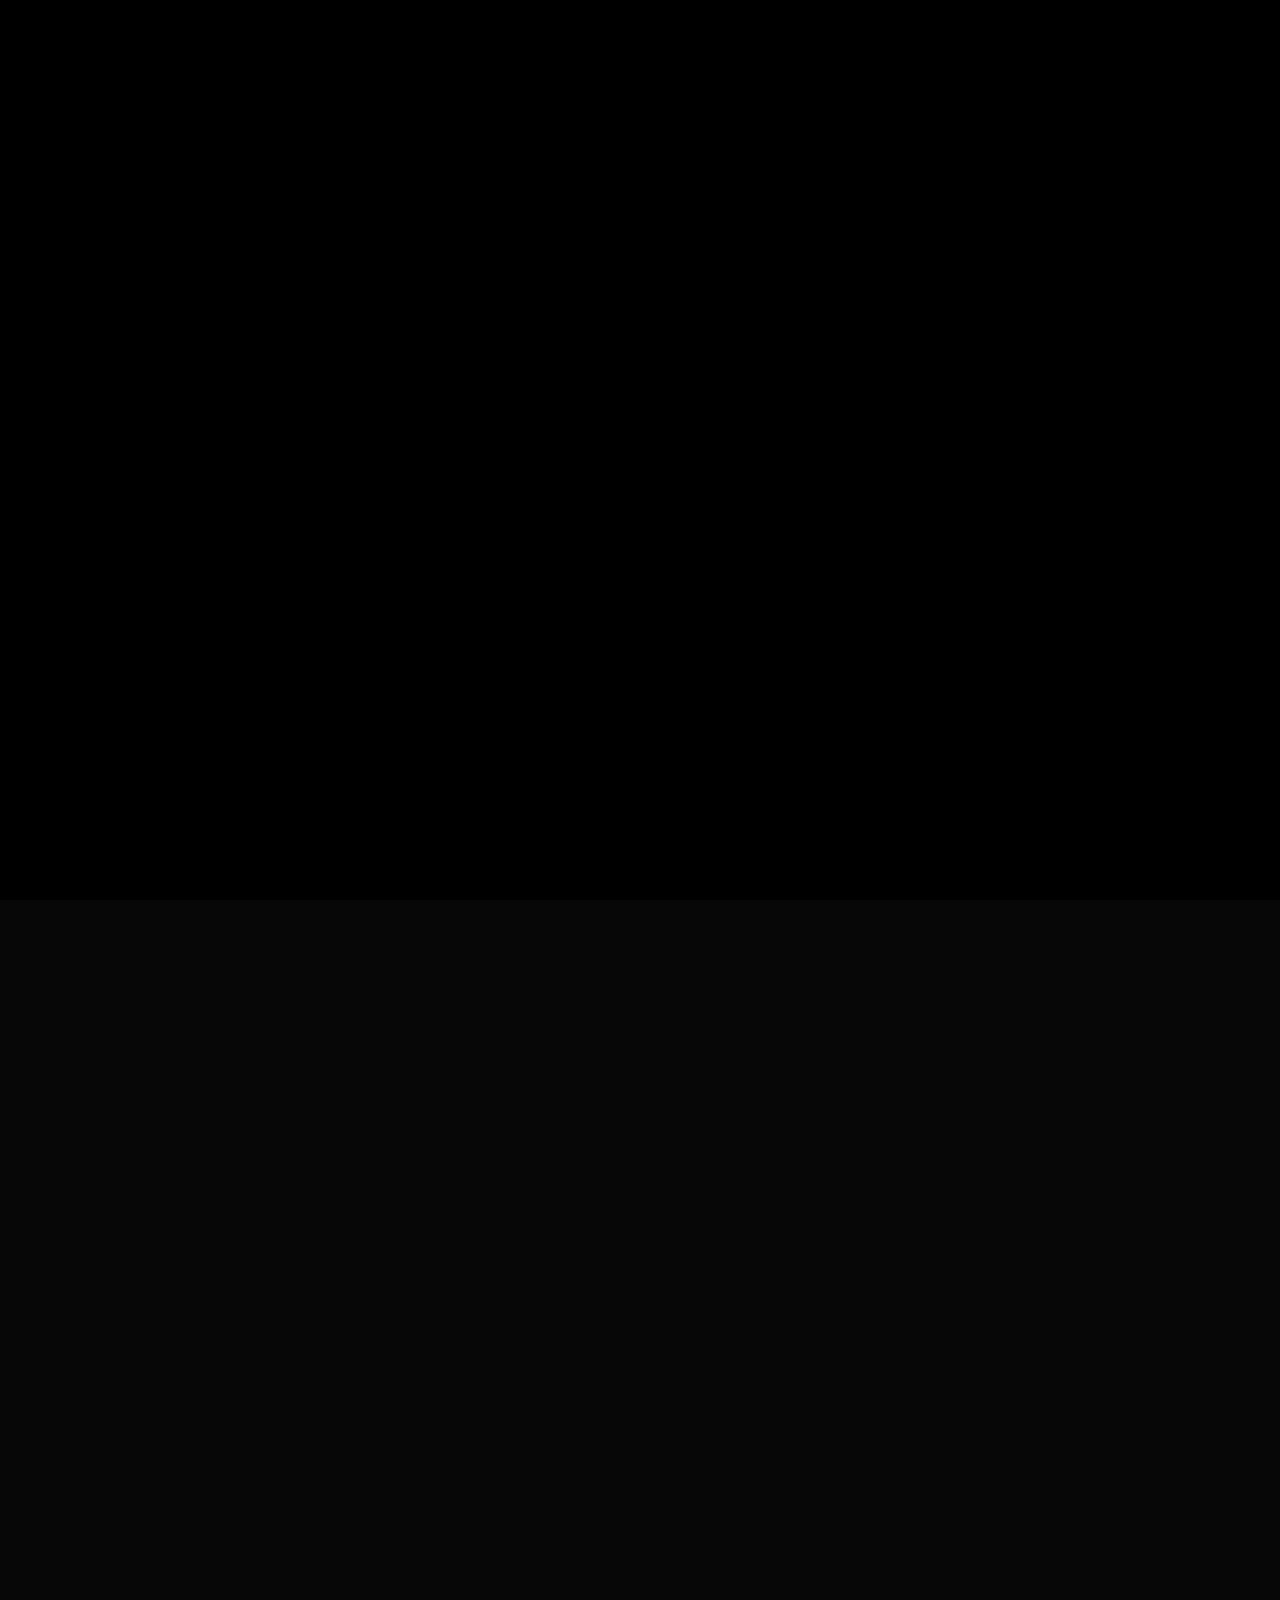
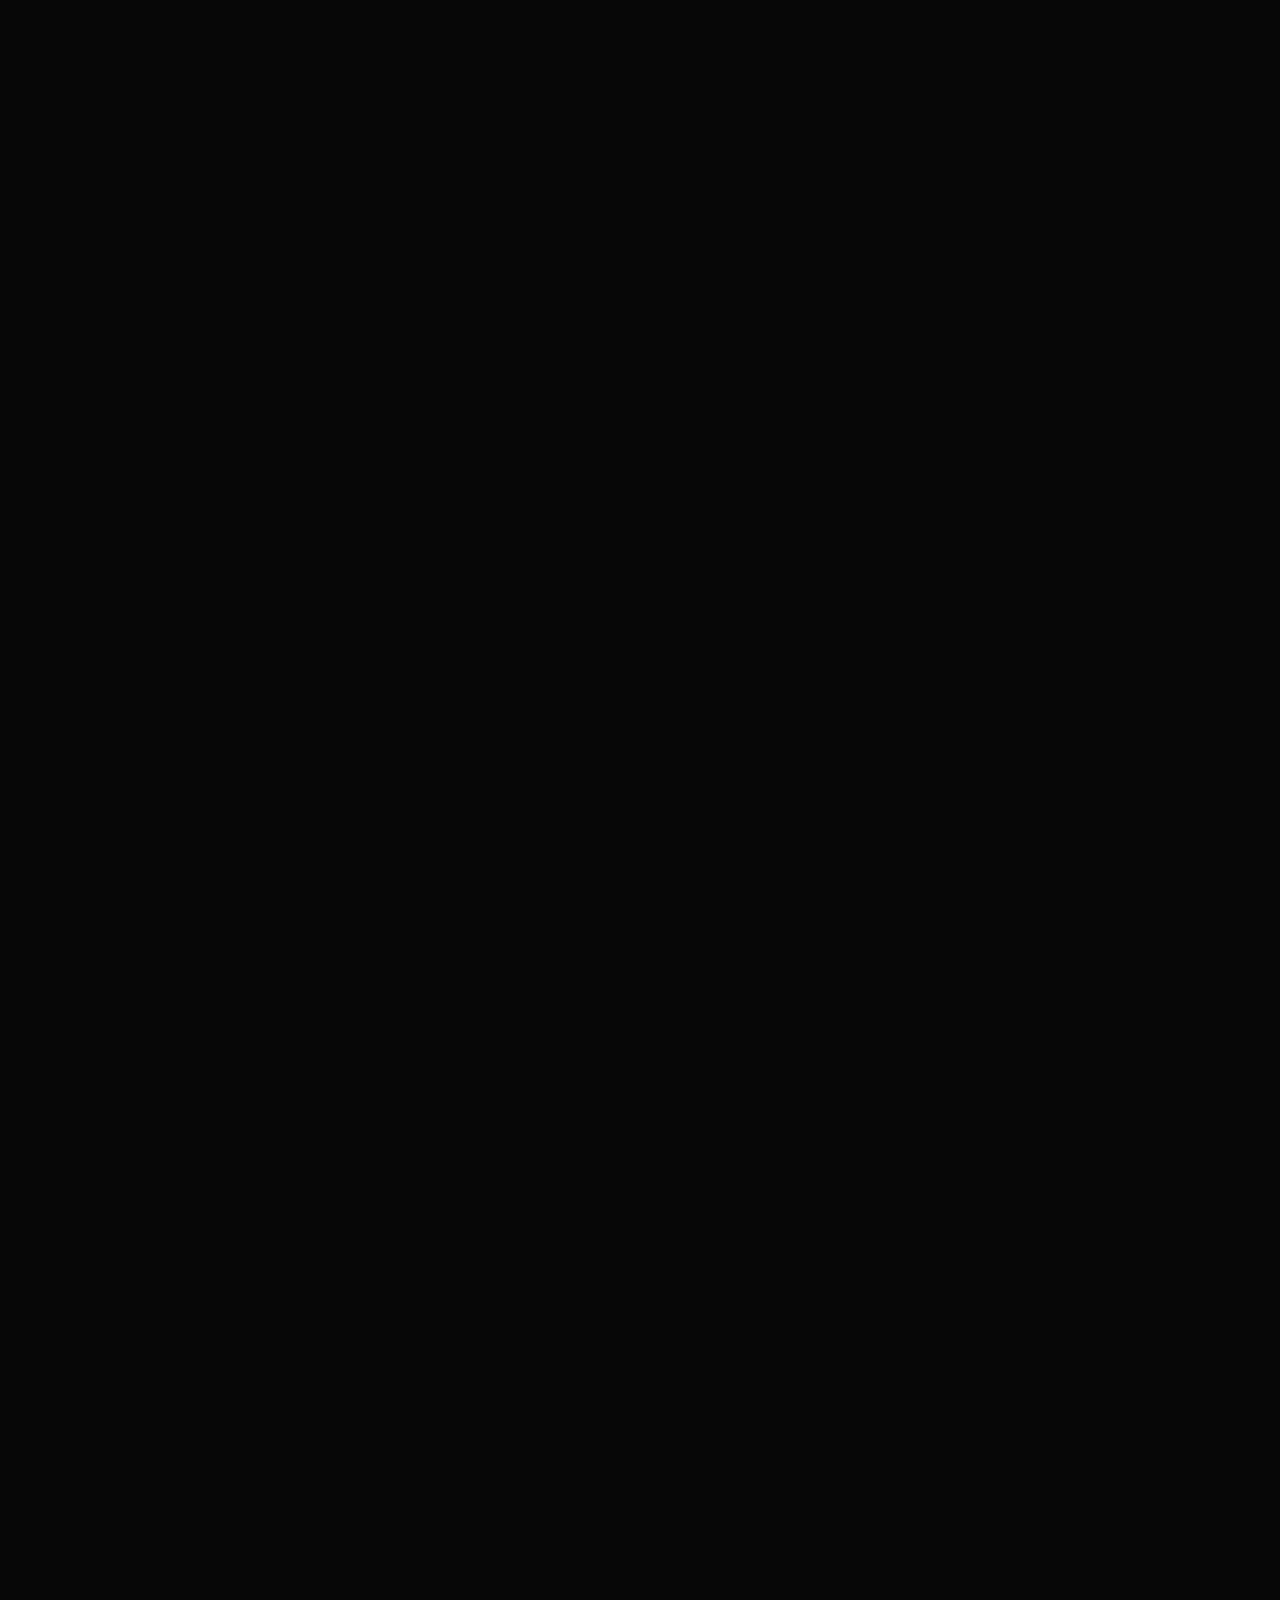
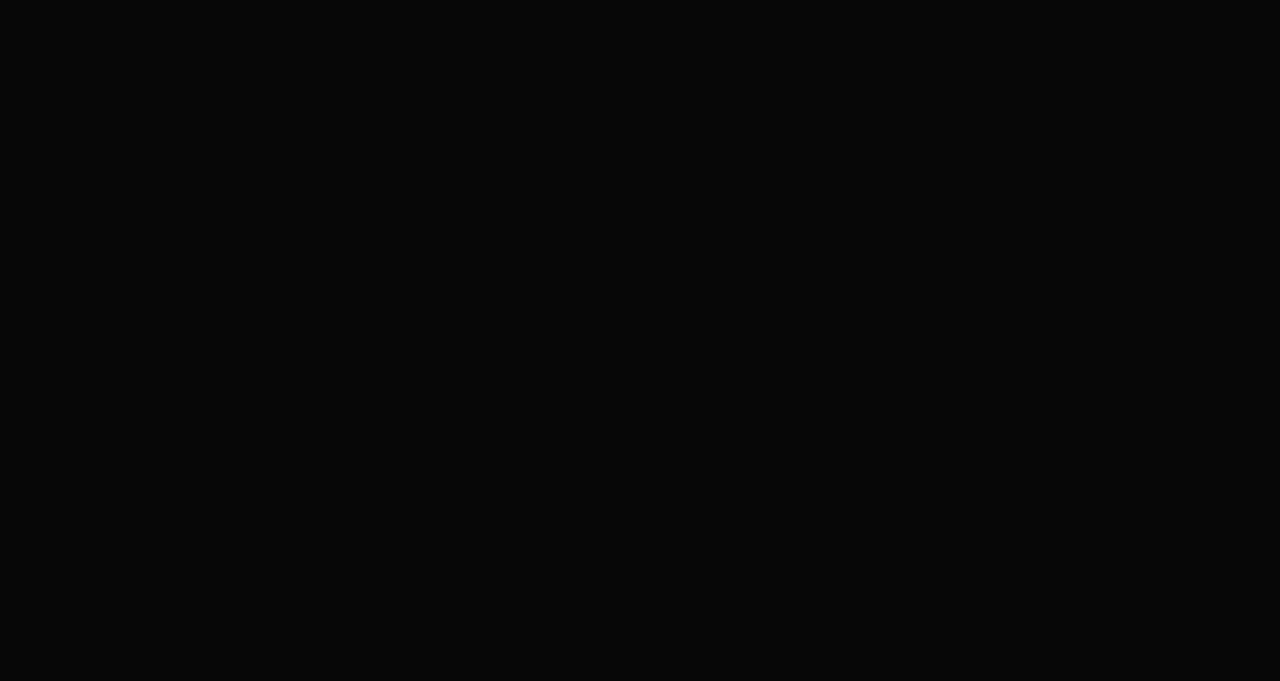
==== about.html @ 5d0a6a58 "Update about.html" ====
<!DOCTYPE html>
<html lang="en">

<head>
    <!-- META -->
    <meta charset="utf-8">
    <meta http-equiv="X-UA-Compatible" content="IE=edge">
    <meta name="viewport" content="width=device-width, initial-scale=1">
        <meta name="description" content="Brady Benavides - Content Creator and Audiovisual Communicator">
    <meta name="keywords" content="Brady Benavides, content creator, audiovisual communicator, modern design, creative, audiovisual production, digital content, professional, communication, audiovisual media, creative project">
    <meta name="author" content="Brady Benavides Cajas">
    <!-- PAGE TITLE -->
    <title>Brady Benavides - Audiovisual Communicator</title>
    <!-- FAVICON ICON -->
    <link rel="shortcut icon" href="assets/images/favicon.png" type="image/x-icon" />
    <!-- ALL GOOGLE FONTS -->
    <link rel="preconnect" href="https://fonts.googleapis.com">
    <link rel="preconnect" href="https://fonts.gstatic.com" crossorigin>
    <link href="https://fonts.googleapis.com/css2?family=DM+Sans:ital,opsz,wght@0,9..40,100..1000;1,9..40,100..1000&display=swap" rel="stylesheet">
    <!-- BOOTSTRAP CSS -->
    <link rel="stylesheet" href="assets/css/bootstrap.min.css" />
    <!-- FONT AWESOME CSS -->
    <link rel="stylesheet" href="assets/fonts/remixicon.css" />
    <!-- MAGNIFIC CSS -->
    <link rel="stylesheet" href="assets/css/magnific-popup.css">
    <!-- NICE SELECT CSS -->
    <link rel="stylesheet" href="assets/css/nice-select.min.css" />
    <!-- ANIMATE CSS -->
    <link rel="stylesheet" href="assets/css/animate.min.css" />
    <!-- SLICK CSS -->
    <link rel="stylesheet" href="assets/css/slick.min.css" />
    <!-- SPACING CSS -->
    <link rel="stylesheet" href="assets/css/spacing.css" />
    <!-- MAIN STYLE CSS -->
    <link rel="stylesheet" href="assets/css/style.css" />
    <!-- RESPONSIVE CSS -->
    <link rel="stylesheet" href="assets/css/responsive.css">
    <!-- HTML5 shim and Respond.js IE8 support of HTML5 elements and media queries -->
    <!-- WARNING: Respond.js doesn't work if you view the page via file:// -->
    <!--[if lt IE 9]>
      <script src="https://oss.maxcdn.com/html5shiv/3.7.2/html5shiv.min.js"></script>
      <script src="https://oss.maxcdn.com/respond/1.4.2/respond.min.js"></script>
    <![endif]-->
</head>

<body>
    <!-- START PRELOADER AREA-->
    <div class="preloader">
        <svg viewbox="0 0 1000 1000" preserveaspectratio="none">
            <path id="preloaderSvg" d="M0,1005S175,995,500,995s500,5,500,5V0H0Z"></path>
        </svg>
        <div class="preloader-heading">
            <div class="load-text">
                <span>L</span>
                <span>o</span>
                <span>a</span>
                <span>d</span>
                <span>i</span>
                <span>n</span>
                <span>g</span>
            </div>
        </div>
    </div>
    <!-- END PRELOADER AREA -->
    <!-- START MAGIC CURSOR AND BALL AREA-->
    <div id="magic-cursor">
        <div id="ball"></div>
    </div>
    <div id="magic-cursor">
        <div id="ball"></div>
    </div>
    <!-- / END MAGIC CURSOR AND BALL AREA-->
    <!-- START MENU DESIGN AREA -->
    <header class="main-header">
        <div class="header-upper">
            <div class="container">
                <div class="header-inner d-flex align-items-center">
                    <!-- START LOGO DESIGN AREA -->
                    <div class="logo-outer">
                        <div class="logo">
                            <a href="index.html"><img src="assets/images/logos/logo.png" alt="Logo" title="Logo" /></a>
                        </div>
                    </div>
                    <!-- / END LOGO DESIGN AREA -->
                    <!-- START NAV DESIGN AREA -->
                    <div class="nav-outer clearfix mx-auto">
                        <!-- Main Menu -->
                        <nav class="main-menu navbar-expand-lg">
                            <div class="navbar-header">
                                <div class="mobile-logo">
                                    <a href="index.html">
                                        <img src="assets/images/logos/logo.png" alt="Logo" title="Logo" />
                                    </a>
                                </div>
                                <!-- Toggle Button -->
                                <button type="button" class="navbar-toggle" data-bs-toggle="collapse" data-bs-target=".navbar-collapse">
                                    <span class="icon-bar"></span>
                                    <span class="icon-bar"></span>
                                    <span class="icon-bar"></span>
                                </button>
                            </div>
                            <div class="navbar-collapse collapse">
                                <ul class="navigation clearfix">
                                    <li><a class="nav-link-click" href="index.html">Home</a></li>
                                    <li><a class="nav-link-click" href="about.html">about</a></li>
                                    <li><a class="nav-link-click" href="projects.html">Projects</a></li>
                                    <li><a class="nav-link-click" href="blog.html">blog</a></li>
                                    <li><a class="nav-link-click" href="contact.html">Contact</a></li>
                                </ul>
                            </div>
                        </nav>
                        <!-- / END NAV DESIGN AREA -->
                    </div>
                    <div class="about-social text-center">
                        <ul>
                            <li><a href=""><i class="ri-facebook-circle-fill"></i></a></li>
                            <li><a href=""><i class="ri-twitter-x-line"></i></a></li>
                            <li><a href=""><i class="ri-linkedin-fill"></i></a></li>
                            <li><a href=""><i class="ri-github-line"></i></a></li>
                        </ul>
                    </div>
                </div>
            </div>
        </div>
    </header>
    <!-- / END MENU DESIGN AREA -->
    <!-- START MENU DESIGN AREA -->
    <div id="smooth-wrapper">
        <div id="smooth-content">
            <main class="main-bg o-hidden">
                <!-- START HEADER DESIGN AREA -->
                <section class="single-page-hero-area">
                    <div class="container">
                        <div class="row align-items-center">
                            <div class="col-lg-12">
                                <h2>About me</h2>
                                <p>With 4 years of experience creating and communicating through audiovisual editing, I’ve become someone who’s always looking for fresh ways to tell stories.</p>
                            </div>
                        </div>
                        <div class="row">
                            <!-- START COUNTER DESIGN AREA -->
                            <div class="col-6 col-lg-3">
                                <div class="hero-counter-area wow fadeInUp delay-0-4s">
                                    <div class="counter-item counter-text-wrap">
                                        <span class="count-text plus" data-speed="3000" data-stop="4">0</span>
                                        <span class="counter-title">Years Of Experience</span>
                                    </div>
                                </div>
                            </div>
                            <!-- / END COUNTER DESIGN AREA -->
                            <!-- START COUNTER DESIGN AREA -->
                            <div class="col-6 col-lg-3">
                                <div class="hero-counter-area wow fadeInUp delay-0-4s">
                                    <div class="counter-item counter-text-wrap">
                                        <span class="count-text plus" data-speed="3000" data-stop="29">0</span>
                                        <span class="counter-title">Complete Projects</span>
                                    </div>
                                </div>
                            </div>
                            <!-- / END COUNTER DESIGN AREA -->
                            <!-- START COUNTER DESIGN AREA -->
                            <div class="col-6 col-lg-3">
                                <div class="hero-counter-area wow fadeInUp delay-0-4s">
                                    <div class="counter-item counter-text-wrap">
                                        <span class="count-text plus" data-speed="3000" data-stop="15">0</span>
                                        <span class="counter-title">Client Satisfactions</span>
                                    </div>
                                </div>
                            </div>
                            <!-- / END COUNTER DESIGN AREA -->
                            <!-- START COUNTER DESIGN AREA -->
                            <div class="col-6 col-lg-3">
                                <div class="hero-counter-area wow fadeInUp delay-0-4s">
                                    <div class="counter-item counter-text-wrap">
                                        <span class="count-text plus" data-speed="3000" data-stop="40">0</span>
                                        <span class="counter-title">Cup of coffe</span>
                                    </div>
                                </div>
                            </div>
                            <!-- / END COUNTER DESIGN AREA -->
                        </div>
                    </div>
                </section>
                <!-- / END HEADER DESIGN AREA -->
                <!-- START ABOUT DESIGN AREA -->
                <section id="about" class="about-area">
                    <div class="container">
                        <div class="container-inner">
                            <div class="row align-items-center">
                                <!-- START ABOUT IMAGE DESIGN AREA -->
                                <div class="col-lg-5">
                                    <div class="about-image-part wow fadeInUp delay-0-3s">
                                        <img src="assets/images/about/me.jpg" alt="About Me" />
                                    </div>
                                </div>
                                <!-- / END ABOUT IMAGE DESIGN AREA -->
                                <!-- START ABOUT TEXT DESIGN AREA -->
                                <div class="col-lg-7">
                                    <div class="about-content-part wow fadeInUp delay-0-5s">
                                        <h2>
                                            A creative <span>audiovisual communicator</span> turning <span>ideas</span> into into visual stories.
                                        </h2>
                                        <p>
                                          Hello! I’m Brady Benavides, a communicator from Lima, Peru, who started years ago exploring the audiovisual world, drawn by scripts, lights, and cameras, and above all, the desire to tell a story.
                                        </p>
                                        <p>My journey began by telling stories about the popular culture of my country, and over time, it expanded into various types of projects, from reports to motion graphics and more. Each step has helped me grow as a communicator, always driven by the desire to create engaging content.</p>
                                    </div>
                                </div>
                                <!-- / END ABOUT TEXT DESIGN AREA -->
                            </div>
                        </div>
                    </div>
                </section>
                <!-- / END ABOUT DESIGN AREA -->
                <!-- START RESUME EXPERIENCE DESIGN AREA -->
                <div class="resume-area" id="resume">
                    <div class="container">
                        <div class="container-inner">
                            <div class="row">
                                <div class="col-xl-12 col-lg-12">
                                    <div class="section-title mb-40 wow fadeInUp delay-0-2s">
                                        <h2>Education</h2>
                                        <p>A journey of learning and growth in audiovisual communication and digital media. Constantly exploring new ideas and skills to stay inspired and improve in the field.</p>
                                    </div>
                                </div>
                            </div>
                            <div class="row">
                                <div class="col-xl-10">
                                    <div class="resume-wrapper wow fadeInUp delay-0-2s">
                                        <!-- START SINGLE EXPERIENCE DESIGN AREA -->
                                        <div class="resume-box">
                                            <span class="resume-date">Advanced English</span>
                                            <h5 class="fw-medium">ICPNA</h5>
                                            <span>@icpnaoficial</span>
                                            <p>Advanced English course at ICPNA, where I enhanced my fluency and comprehension of the language. This program helped me develop strong communication skills, both in writing and speaking, and gave me the confidence to work in an international environment.</p>
                                        </div>
                                        <!-- / END SINGLE EXPERIENCE DESIGN AREA -->
                                        <!-- START SINGLE EXPERIENCE DESIGN AREA -->
                                        <div class="resume-box">
                                            <span class="resume-date">Audiovisual Communication</span>
                                            <h5 class="fw-medium">TOULOUSE LAUTREC </h5>
                                            <span>@toulouselautrec.pe</span>
                                            <p>I pursued a degree in Audiovisual Communication at Toulouse Lautrec, which gave me a solid foundation in video production, film editing, and visual storytelling. During my studies, I worked on various projects, including short films, documentaries, and commercials, where I learned how to effectively communicate ideas through visuals and sound.</p>
                                        </div>
                                        <!-- / END SINGLE EXPERIENCE DESIGN AREA -->
                                        <!-- START SINGLE EXPERIENCE DESIGN AREA -->
                                        <div class="resume-box">
                                            <span class="resume-date">Generative AI for Audio & Video</span>
                                            <h5 class="fw-medium">IEBSchool</h5>
                                            <span>@iebschool</span>
                                            <p>I enrolled in a course that explored the possibilities of generative AI for creating audio and video content. This program introduced me to the cutting-edge field of artificial intelligence, where I learned how AI can assist in content creation, from generating scripts to producing realistic video and audio. The course helped me expand my creative toolbox and stay up-to-date with emerging technologies in digital media.</p>
                                        </div>
                                        <!-- / END SINGLE EXPERIENCE DESIGN AREA -->
                                    </div>
                                </div>
                            </div>
                        </div>
                    </div>
                </div>
                <!-- / END RESUME EXPERIENCE DESIGN AREA -->
                <!-- START SERVICE DESIGN AREA -->
                <section id="services" class="services-area">
                    <div class="container">
                        <div class="container-inner">
                            <div class="row">
                                <div class="col-xl-12 col-lg-12">
                                    <div class="section-title mb-40 wow fadeInUp delay-0-2s">
                                        <h2>Services</h2>
                                        <p>My services create meaningful experiences, where creativity and dedication shape every project."</p>
                                    </div>
                                </div>
                            </div>
                            <div class="row">
                                <!-- START SINGLE SERVICE DESIGN AREA -->
                                <div class="col-lg-4 col-md-4">
                                    <div class="service-item wow fadeInUp delay-0-2s">
                                        <div class="content">
                                            <i class="ri-social-media-fill"></i>
                                            <h4>Social Media Content Creation</h4>
                                            <p>Crafting creative and impactful content that resonates with your audience across platforms.</p>
                                        </div>
                                    </div>
                                </div>
                                <!-- / END SINGLE SERVICE DESIGN AREA -->
                                <!-- START SINGLE SERVICE DESIGN AREA -->
                                <div class="col-lg-4 col-md-4">
                                    <div class="service-item wow fadeInUp delay-0-4s">
                                        <div class="content">
                                            <i class="ri-video-edit-fill"></i>
                                            <h4>Video Editing</h4>
                                            <p>Transforming raw footage into engaging visual stories that captivate and inform.</p>
                                        </div>
                                    </div>
                                </div>
                                <!-- / END SINGLE SERVICE DESIGN AREA -->
                                <!-- START SINGLE SERVICE DESIGN AREA -->
                                <div class="col-lg-4 col-md-4">
                                    <div class="service-item wow fadeInUp delay-0-6s">
                                        <div class="content">
                                            <i class="ri-brain-fill"></i>
                                            <h4>AI-Generated Content</h4>
                                            <p>Leveraging AI technology to create innovative, automated content that pushes the boundaries of creativity.</p>
                                        </div>
                                    </div>
                                </div>
                                <!-- / END SINGLE SERVICE DESIGN AREA -->
                            </div>
                        </div>
                    </div>
                </section>
                <!-- / END SERVICE DESIGN AREA -->
                <!-- START CALL TO ACTION DESIGN AREA -->
                <section class="call-to-action-area">
                    <div class="container">
                        <div class="row">
                            <!-- START ABOUT TEXT DESIGN AREA -->
                            <div class="col-lg-12">
                                <div class="call-to-action-part wow fadeInUp delay-0-2s text-center">
                                    <h2>Are You Ready to kickstart your project?</h2>
                                    <p>Reach out and let's make it happen ✨. I'm also available for full-time or Part-time opportunities to push the boundaries of design and deliver exceptional work.</p>
                                    <div class="hero-btns">
                                        <a href="contact.html" class="theme-btn call-to-action-button">Let's Talk <i class="ri-download-line"></i></a>
                                    </div>
                                </div>
                            </div>
                            <!-- / END ABOUT TEXT DESIGN AREA -->
                        </div>
                    </div>
                </section>
                <!--  // END CALL TO ACTION DESIGN AREA -->
                <!-- START FOOTER DESIGN AREA -->
                <footer class="main-footer">
                    <div class="footer-bottom pt-50 pb-40">
                        <div class="container">
                            <div class="row">
                                <div class="col-lg-12 text-center">
                                   <div class="copyright-text">
    <p>
        Made with ❤️ by <a href="index.html">Brady</a>.
    </p>
</div>
                                </div>
                            </div>
                        </div>
                    </div>
                </footer>
            </main>
        </div>
    </div>
    <!-- / END FOOTER DESIGN AREA -->
    <!-- START SCROOL UP DESIGN AREA -->
    <div class="progress-wrap cursor-pointer">
        <i class="ri-arrow-up-s-line"></i>
        <svg class="progress-circle svg-content" width="100%" height="100%" viewBox="-1 -1 102 102">
            <path d="M50,1 a49,49 0 0,1 0,98 a49,49 0 0,1 0,-98" />
        </svg>
    </div>
    <!-- / END SCROOL UP DESIGN AREA -->
    <!-- JQUERY JS -->
    <script src="assets/js/jquery-3.6.0.min.js"></script>
    <!-- BOOTSTRAP JS-->
    <script src="assets/js/bootstrap.min.js"></script>
    <!-- APPEAR JS -->
    <script src="assets/js/appear.min.js"></script>
    <!-- MAGNIFICANT JS -->
    <script src="assets/js/jquery.magnific-popup.min.js"></script>
    <!-- SLICK JS-->
    <script src="assets/js/slick.min.js"></script>
    <!-- GSAP AND LOCOMOTIV JS-->
    <script src="assets/js/gsap.min.js"></script>
    <script src="assets/js/ScrollSmoother.min.js"></script>
    <script src="assets/js/ScrollTrigger.min.js"></script>
    <script src="assets/js/smoother-script.js"></script>
    <!-- NICE SELECT JS-->
    <script src="assets/js/jquery.nice-select.min.js"></script>
    <!-- IMAGE LOADER JS-->
    <script src="assets/js/imagesloaded.pkgd.min.js"></script>
    <!-- ISOTOPE JS-->
    <script src="assets/js/isotope.pkgd.min.js"></script>
    <!--  WOW ANIMATION JS-->
    <script src="assets/js/wow.min.js"></script>
    <!-- SCRIPT JS-->
    <script src="assets/js/script.js"></script>
</body>

</html>
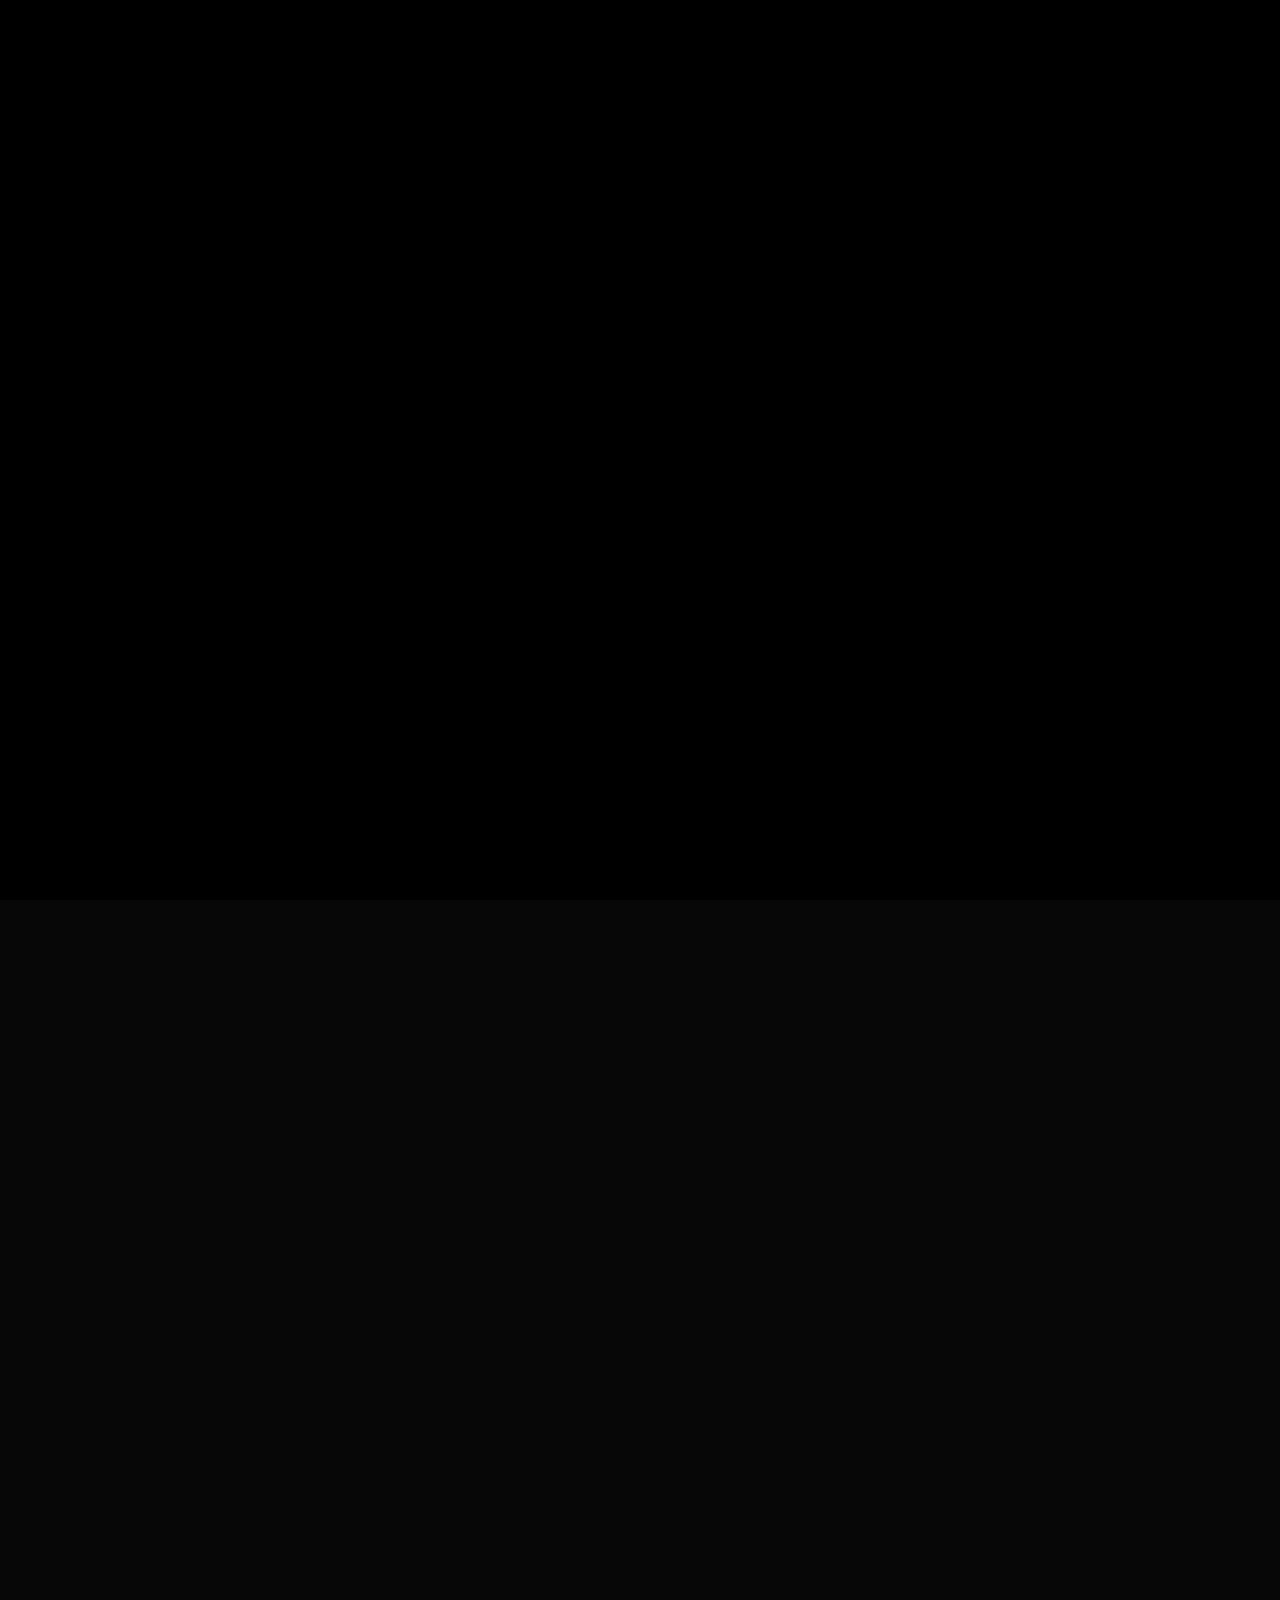
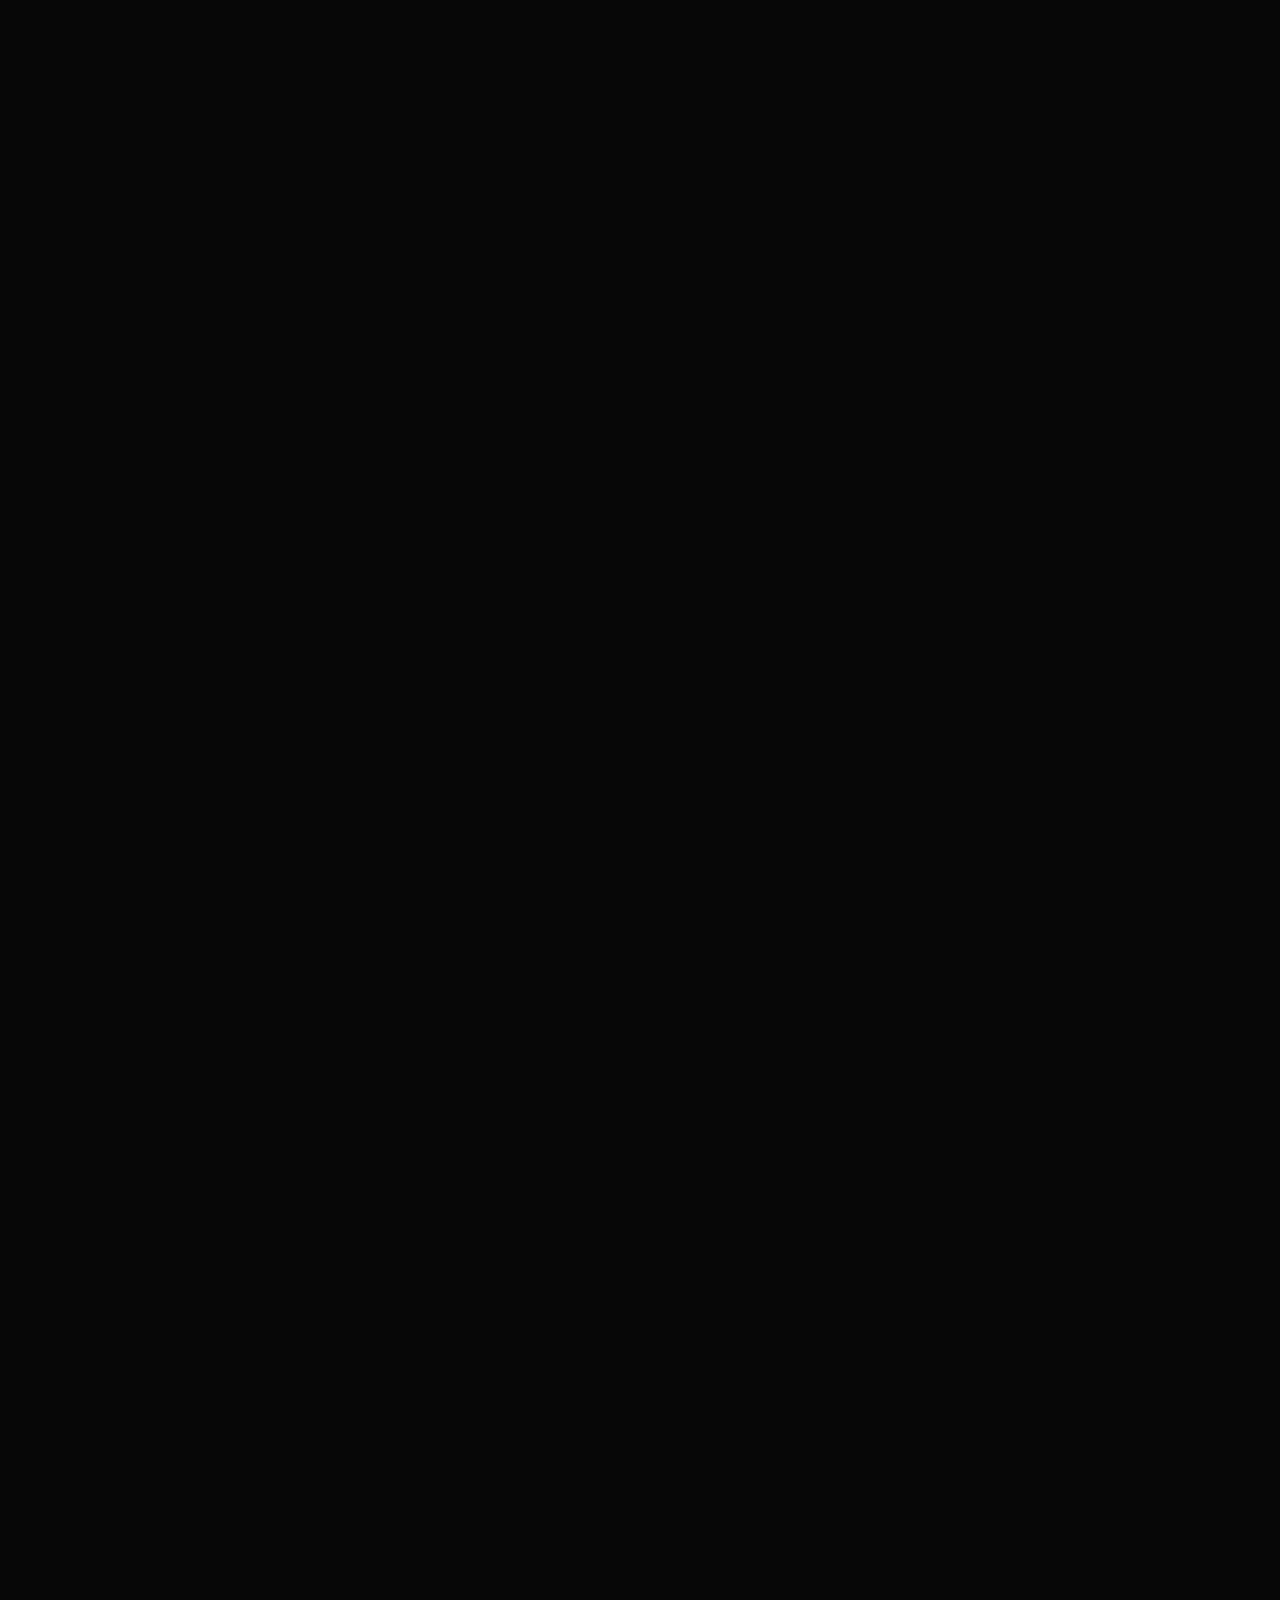
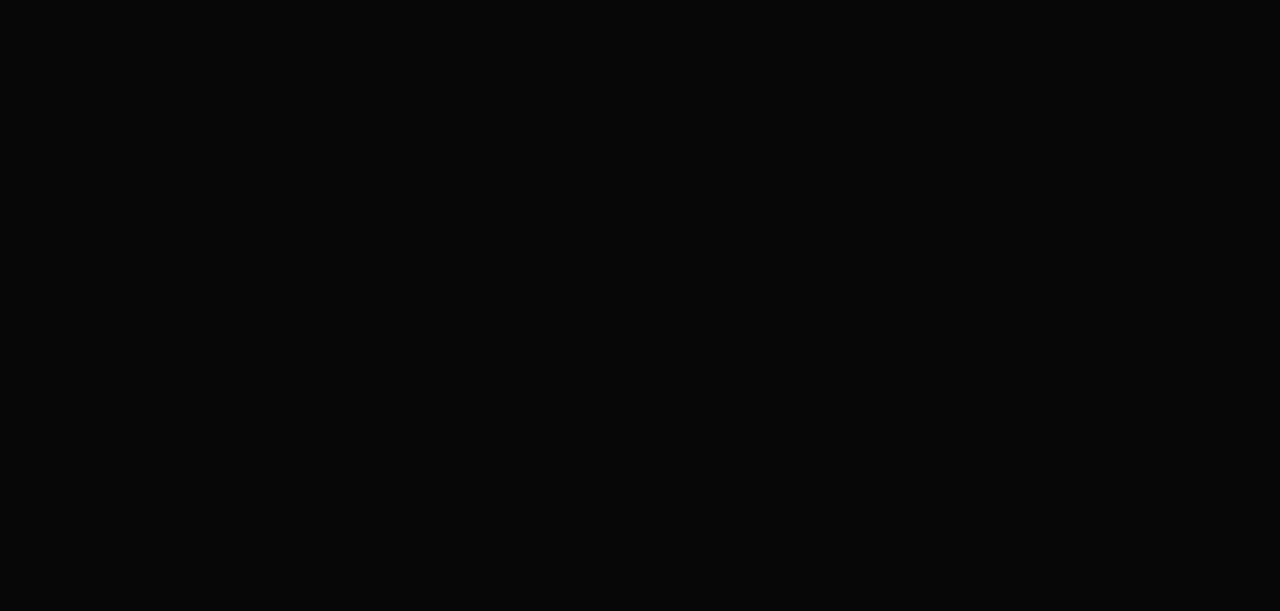
==== commit a16e9d9f: "Update about.html" ====
--- a/about.html
+++ b/about.html
@@ -275,7 +275,7 @@
                                 <div class="col-lg-4 col-md-4">
                                     <div class="service-item wow fadeInUp delay-0-2s">
                                         <div class="content">
-                                            <i class="ri-social-media-fill"></i>
+                                            <i class="ri-website-fill"></i>
                                             <h4>Social Media Content Creation</h4>
                                             <p>Crafting creative and impactful content that resonates with your audience across platforms.</p>
                                         </div>
@@ -286,7 +286,7 @@
                                 <div class="col-lg-4 col-md-4">
                                     <div class="service-item wow fadeInUp delay-0-4s">
                                         <div class="content">
-                                            <i class="ri-video-edit-fill"></i>
+                                            <i class="ri-film-fill"></i>
                                             <h4>Video Editing</h4>
                                             <p>Transforming raw footage into engaging visual stories that captivate and inform.</p>
                                         </div>
@@ -316,8 +316,8 @@
                             <!-- START ABOUT TEXT DESIGN AREA -->
                             <div class="col-lg-12">
                                 <div class="call-to-action-part wow fadeInUp delay-0-2s text-center">
-                                    <h2>Are You Ready to kickstart your project?</h2>
-                                    <p>Reach out and let's make it happen ✨. I'm also available for full-time or Part-time opportunities to push the boundaries of design and deliver exceptional work.</p>
+                                   <h2>Ready to roll?</h2>
+                                    <p>Get in touch and let’s make it happen ✨. I’m open for full-time or part-time opportunities, ready to take creativity to the next level 🚀.</p>
                                     <div class="hero-btns">
                                         <a href="contact.html" class="theme-btn call-to-action-button">Let's Talk <i class="ri-download-line"></i></a>
                                     </div>
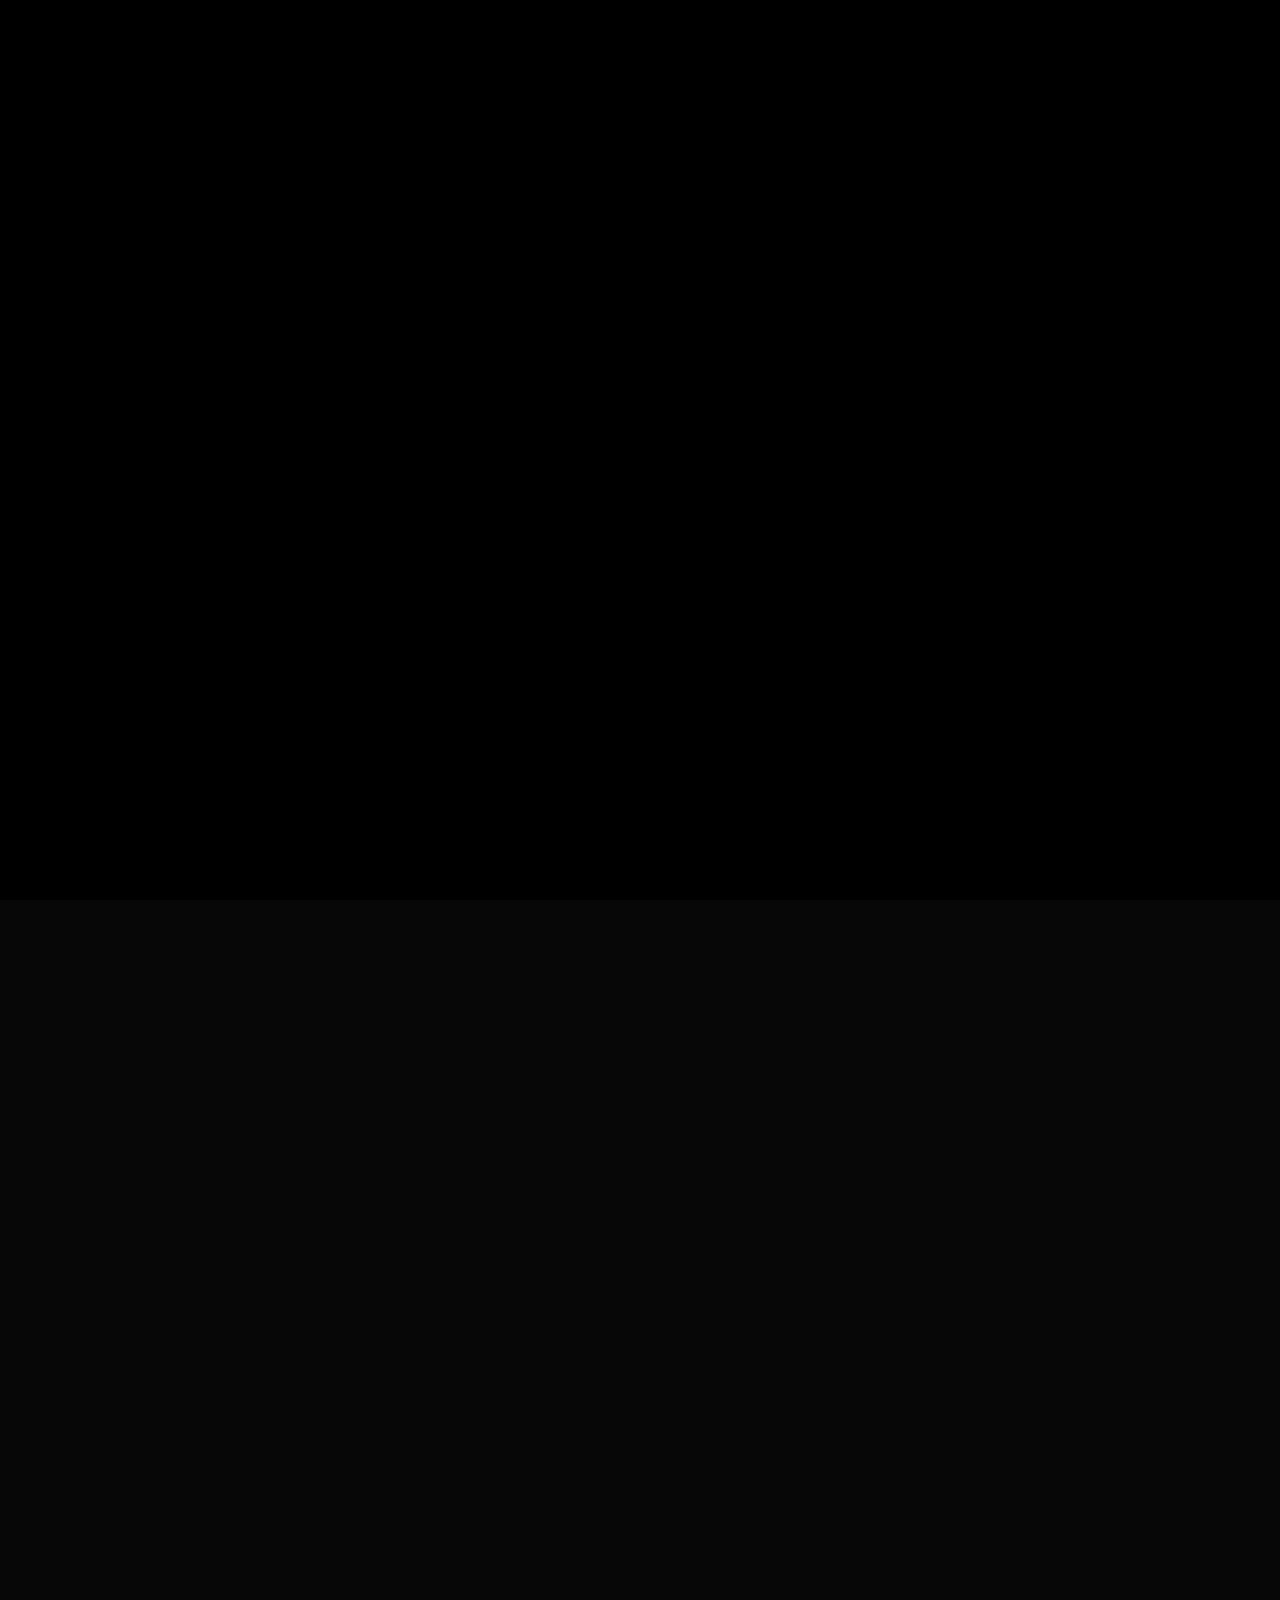
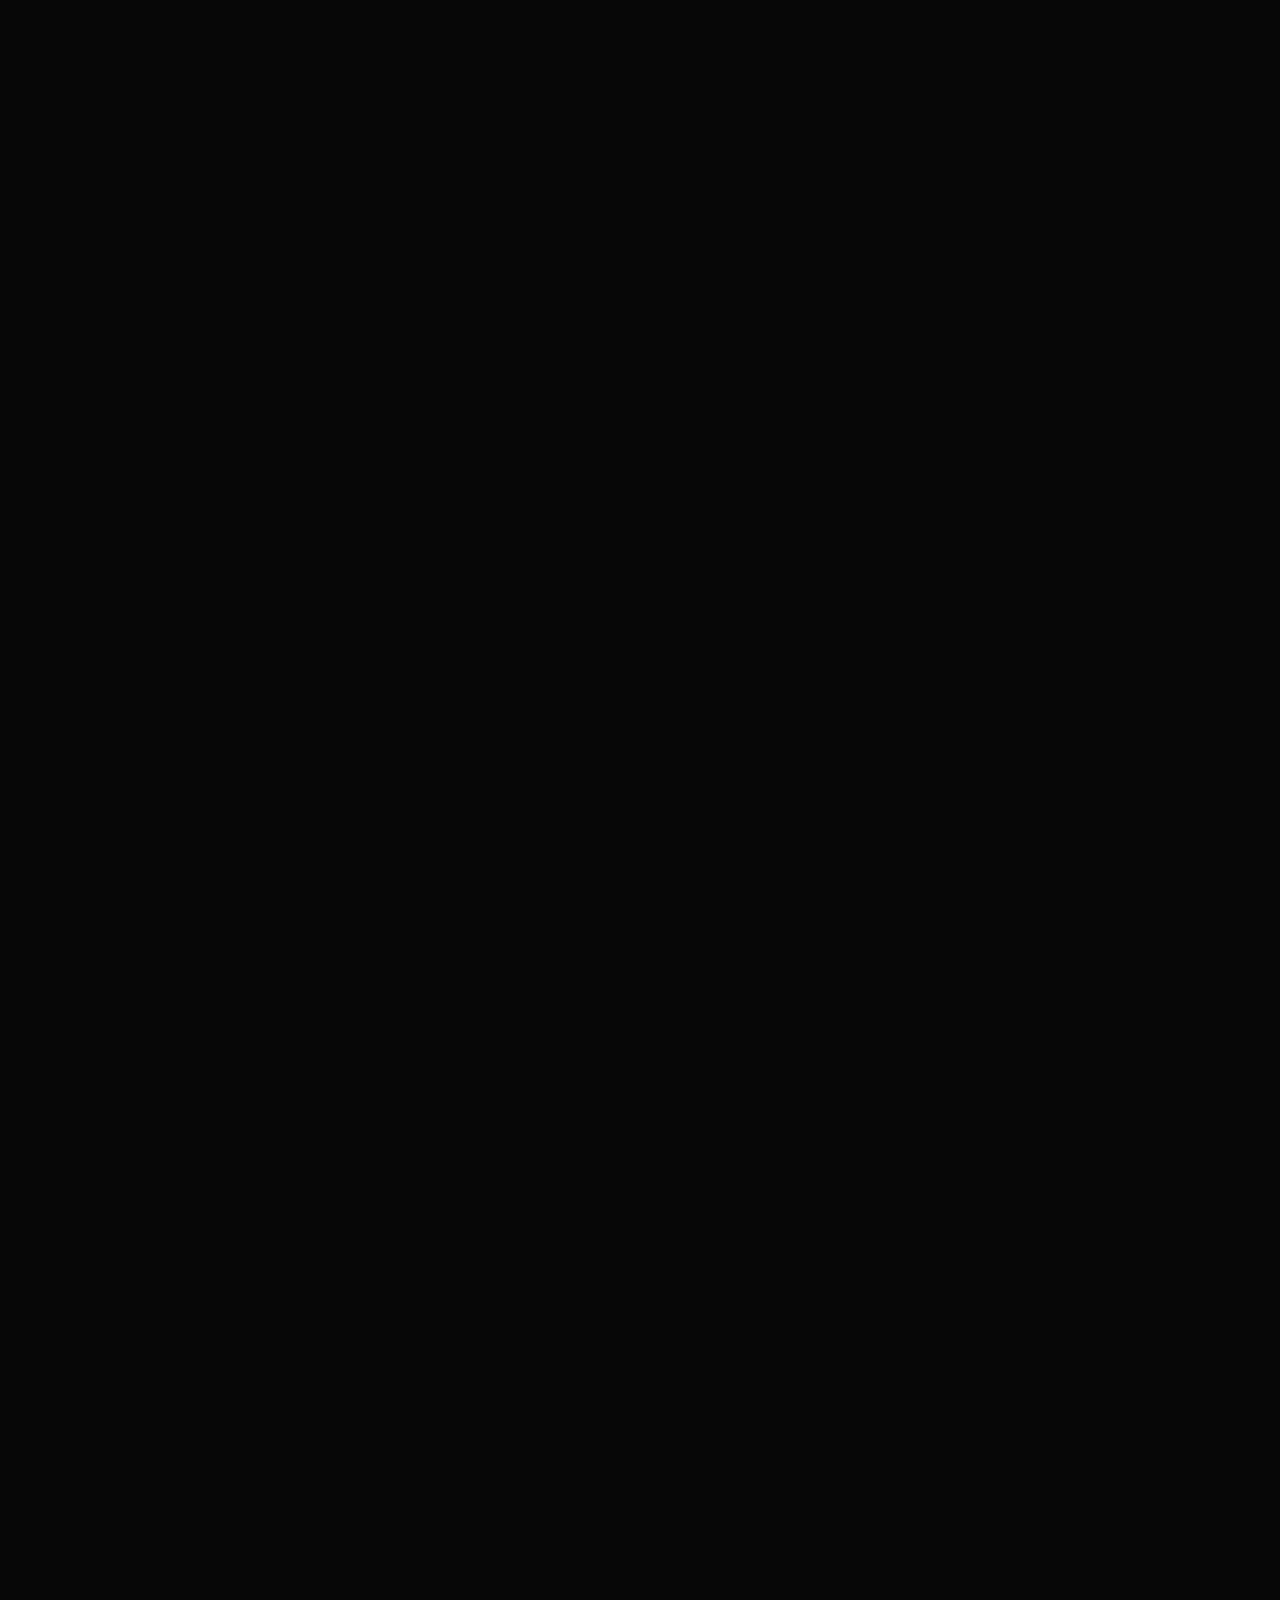
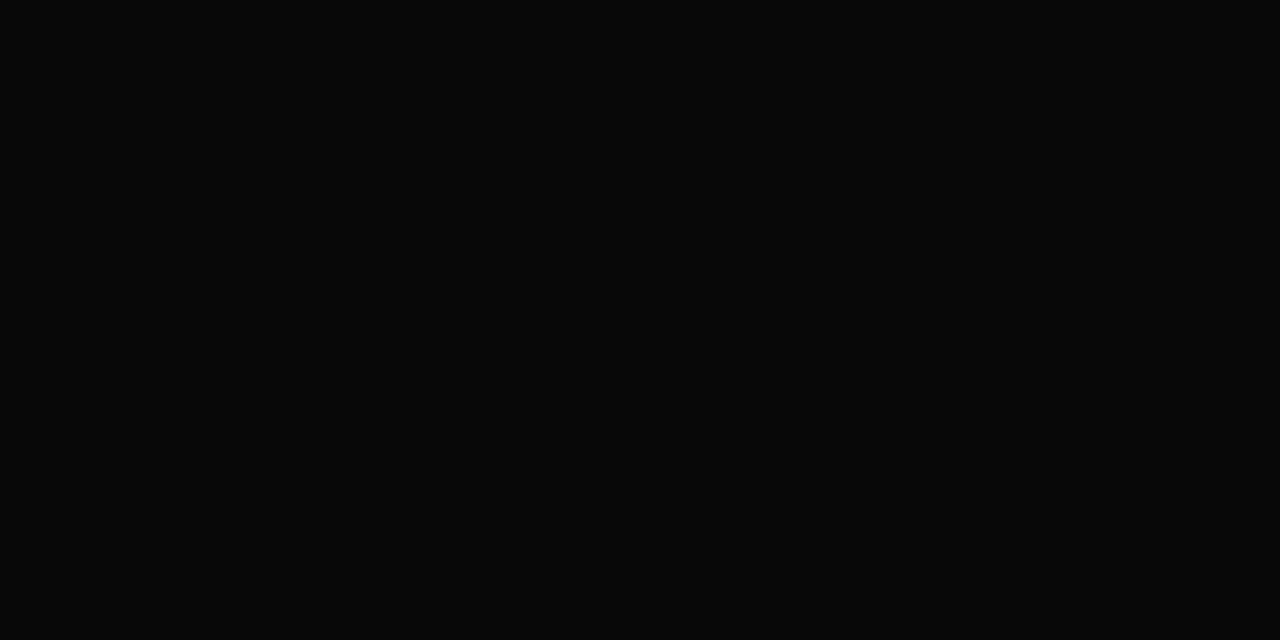
==== commit 96193bf0: "Update about.html" ====
--- a/about.html
+++ b/about.html
@@ -275,7 +275,7 @@
                                 <div class="col-lg-4 col-md-4">
                                     <div class="service-item wow fadeInUp delay-0-2s">
                                         <div class="content">
-                                            <i class="ri-website-fill"></i>
+                                            <i class="ri-camera-fill"></i>
                                             <h4>Social Media Content Creation</h4>
                                             <p>Crafting creative and impactful content that resonates with your audience across platforms.</p>
                                         </div>
@@ -299,7 +299,7 @@
                                         <div class="content">
                                             <i class="ri-brain-fill"></i>
                                             <h4>AI-Generated Content</h4>
-                                            <p>Leveraging AI technology to create innovative, automated content that pushes the boundaries of creativity.</p>
+                                            <p>Using AI to create innovative, automated content that pushes creative boundaries.</p>
                                         </div>
                                     </div>
                                 </div>
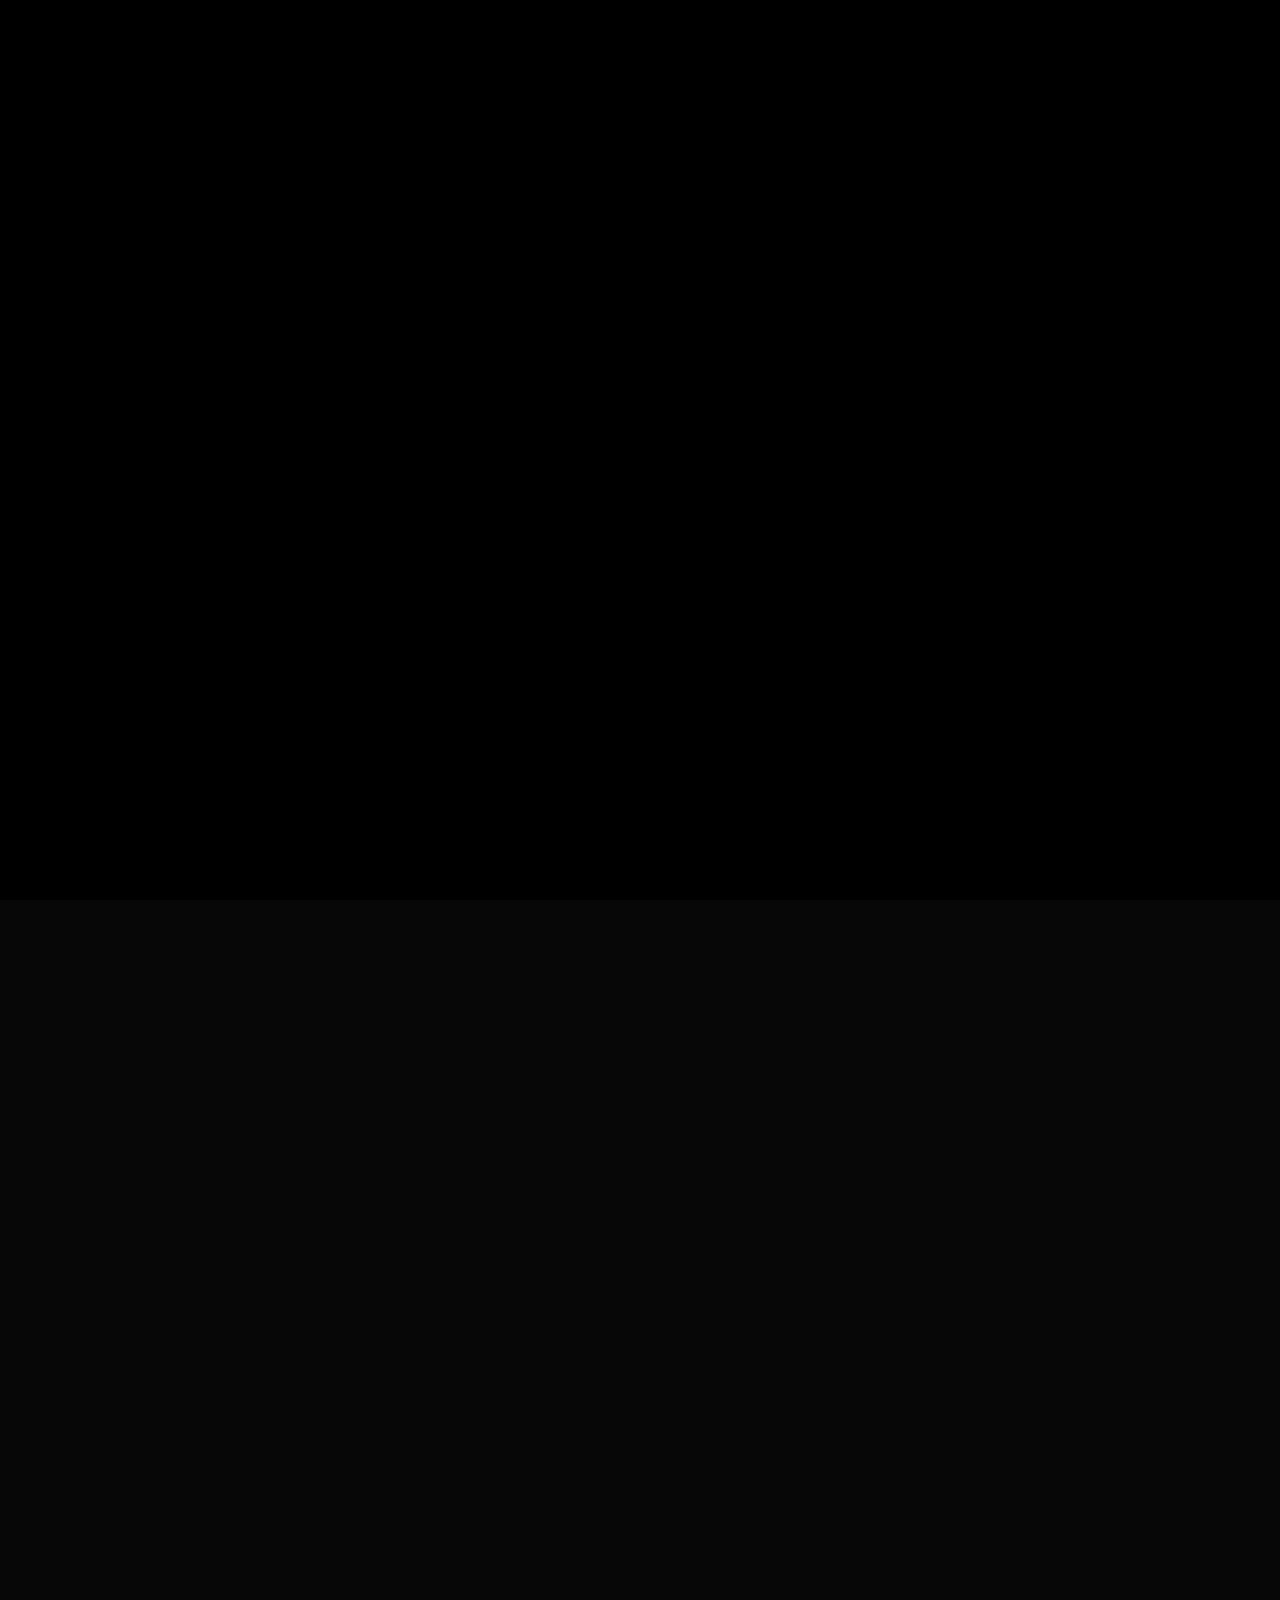
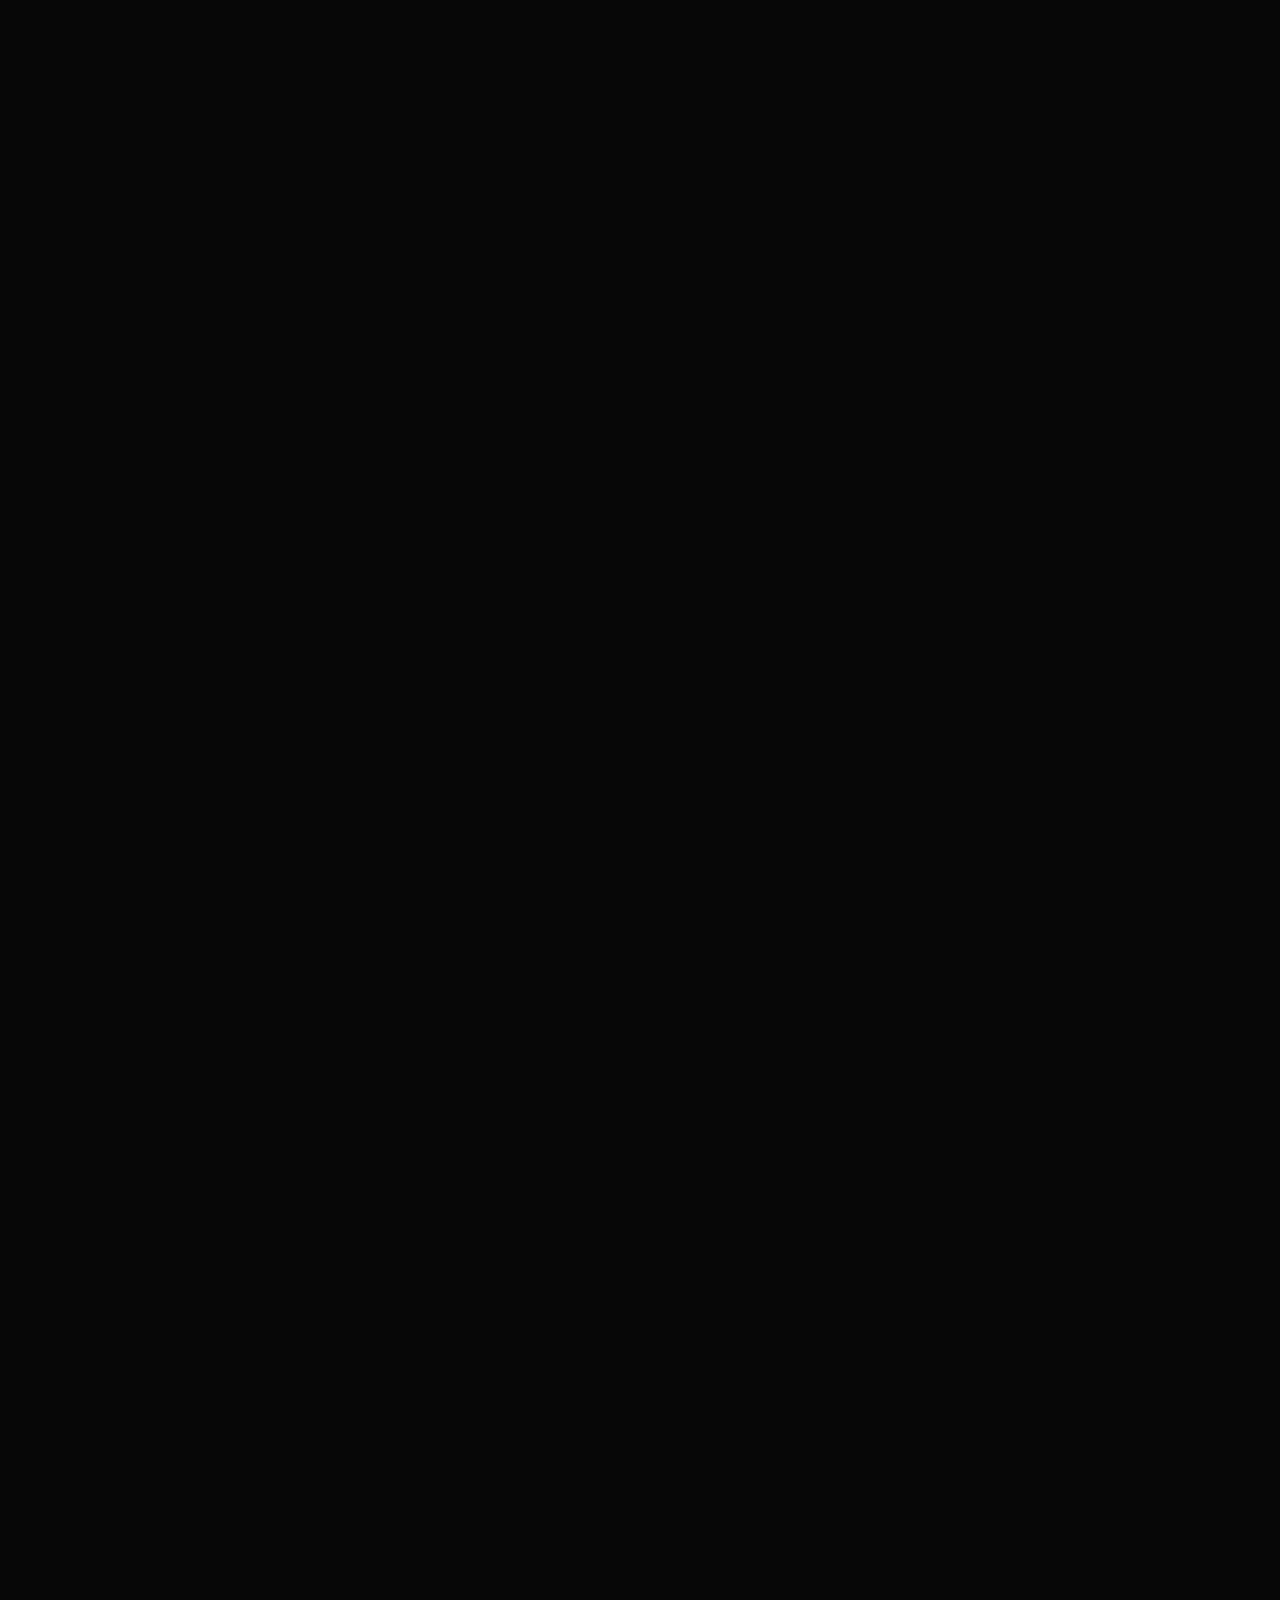
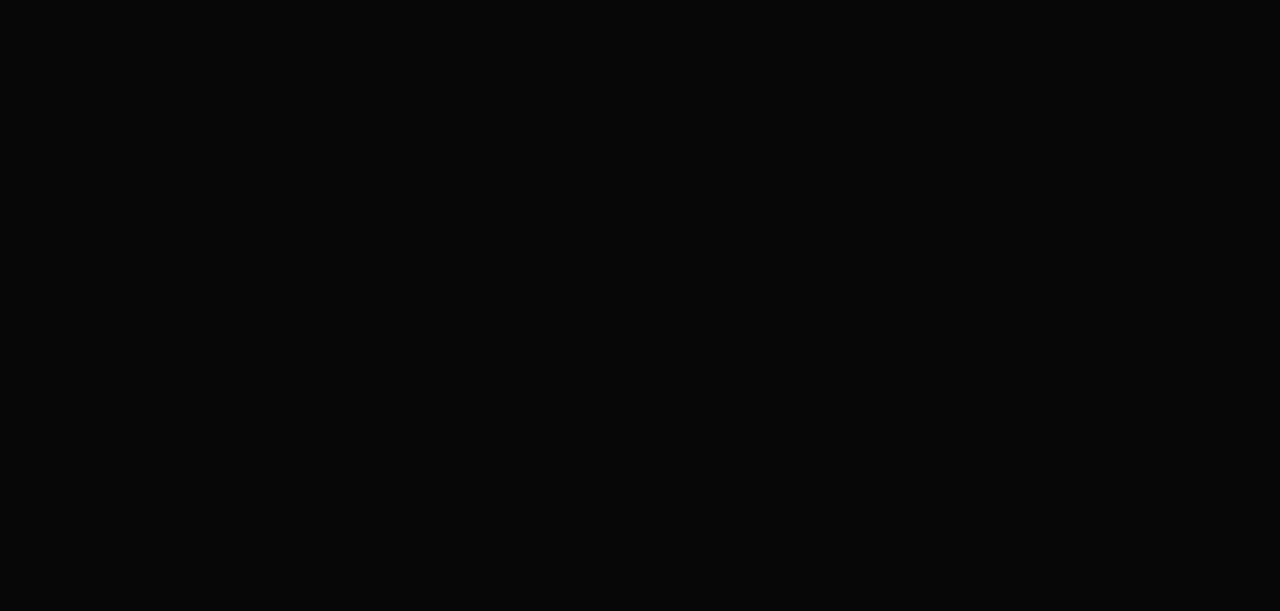
==== commit 322929ab: "Update about.html" ====
--- a/about.html
+++ b/about.html
@@ -152,7 +152,7 @@
                             <div class="col-6 col-lg-3">
                                 <div class="hero-counter-area wow fadeInUp delay-0-4s">
                                     <div class="counter-item counter-text-wrap">
-                                        <span class="count-text plus" data-speed="3000" data-stop="29">0</span>
+                                        <span class="count-text plus" data-speed="3000" data-stop="49">0</span>
                                         <span class="counter-title">Complete Projects</span>
                                     </div>
                                 </div>
@@ -162,7 +162,7 @@
                             <div class="col-6 col-lg-3">
                                 <div class="hero-counter-area wow fadeInUp delay-0-4s">
                                     <div class="counter-item counter-text-wrap">
-                                        <span class="count-text plus" data-speed="3000" data-stop="15">0</span>
+                                        <span class="count-text plus" data-speed="3000" data-stop="28">0</span>
                                         <span class="counter-title">Client Satisfactions</span>
                                     </div>
                                 </div>
@@ -172,7 +172,7 @@
                             <div class="col-6 col-lg-3">
                                 <div class="hero-counter-area wow fadeInUp delay-0-4s">
                                     <div class="counter-item counter-text-wrap">
-                                        <span class="count-text plus" data-speed="3000" data-stop="40">0</span>
+                                        <span class="count-text plus" data-speed="3000" data-stop="365">0</span>
                                         <span class="counter-title">Cup of coffe</span>
                                     </div>
                                 </div>
@@ -266,7 +266,7 @@
                                 <div class="col-xl-12 col-lg-12">
                                     <div class="section-title mb-40 wow fadeInUp delay-0-2s">
                                         <h2>Services</h2>
-                                        <p>My services create meaningful experiences, where creativity and dedication shape every project."</p>
+                                        <p>My services create meaningful experiences, where creativity and dedication shape every project.</p>
                                     </div>
                                 </div>
                             </div>
@@ -276,7 +276,7 @@
                                     <div class="service-item wow fadeInUp delay-0-2s">
                                         <div class="content">
                                             <i class="ri-camera-fill"></i>
-                                            <h4>Social Media Content Creation</h4>
+                                            <h4>Social Media Content</h4>
                                             <p>Crafting creative and impactful content that resonates with your audience across platforms.</p>
                                         </div>
                                     </div>
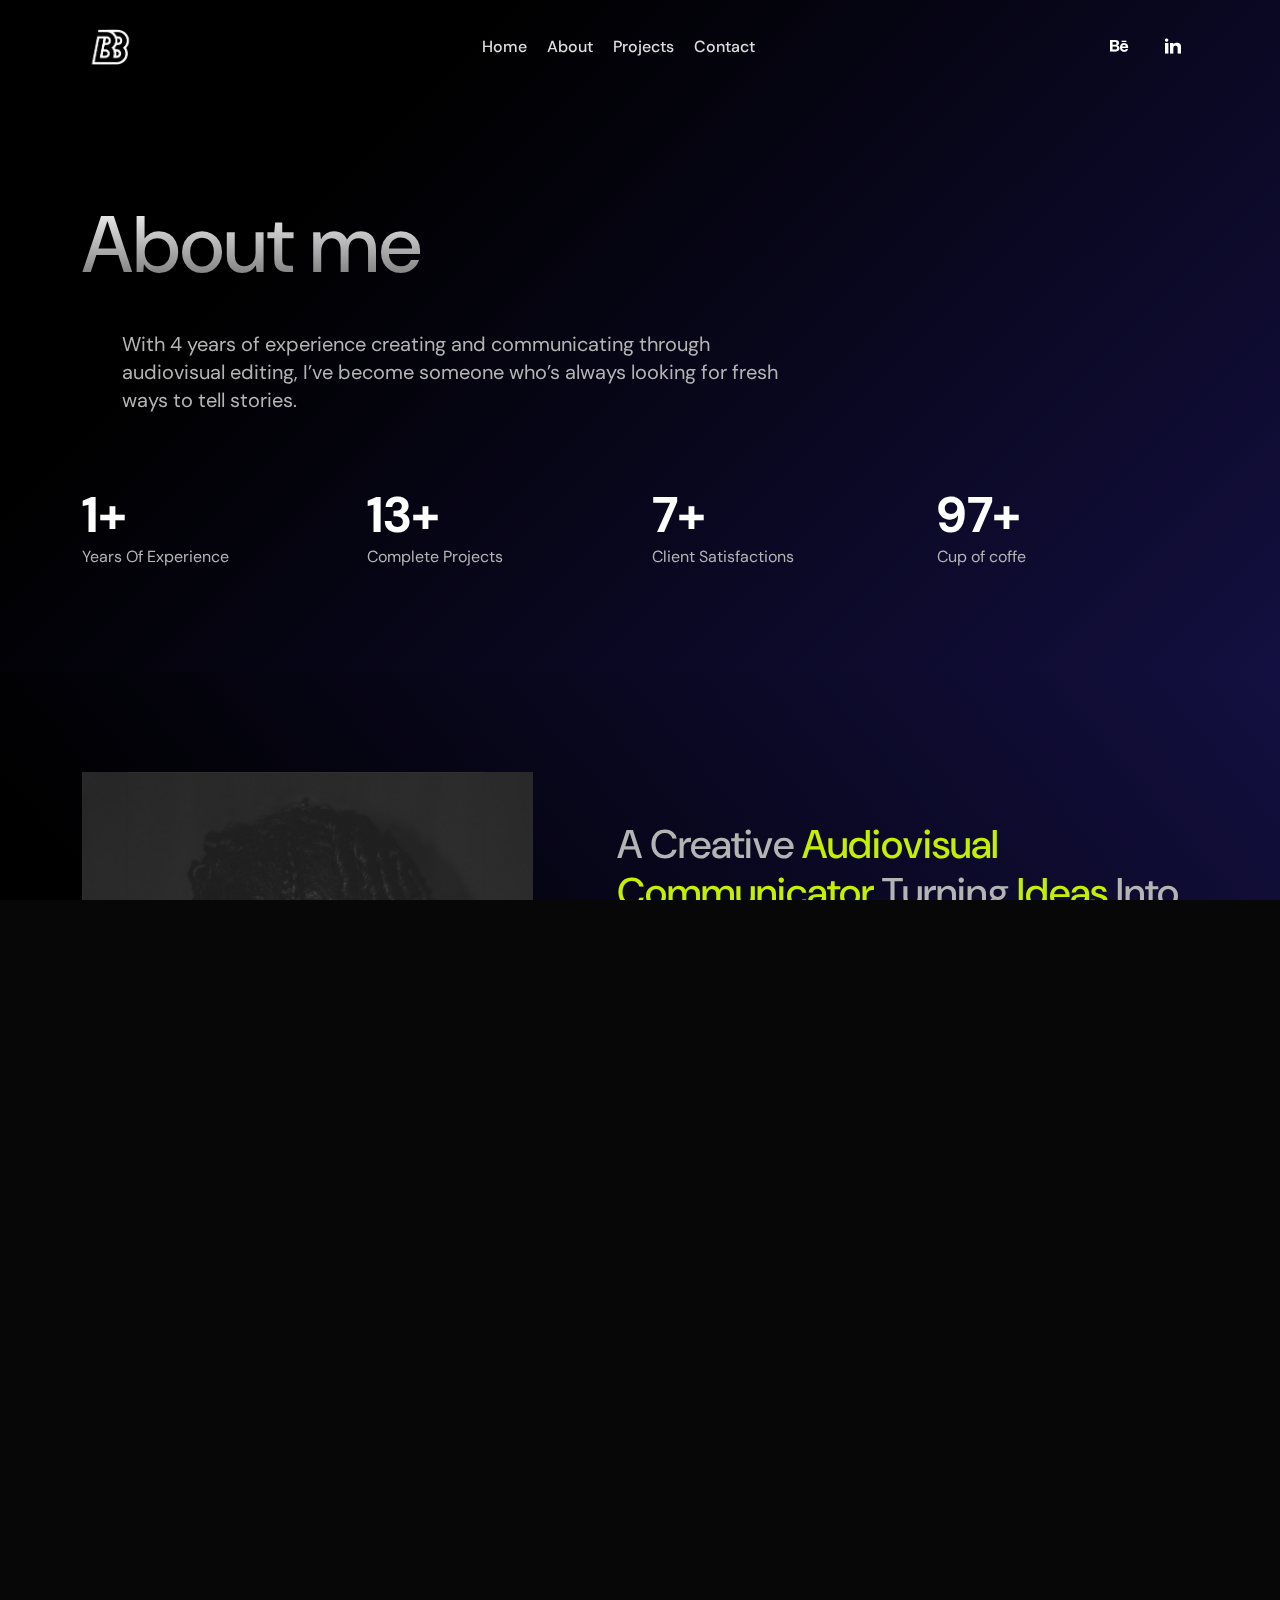
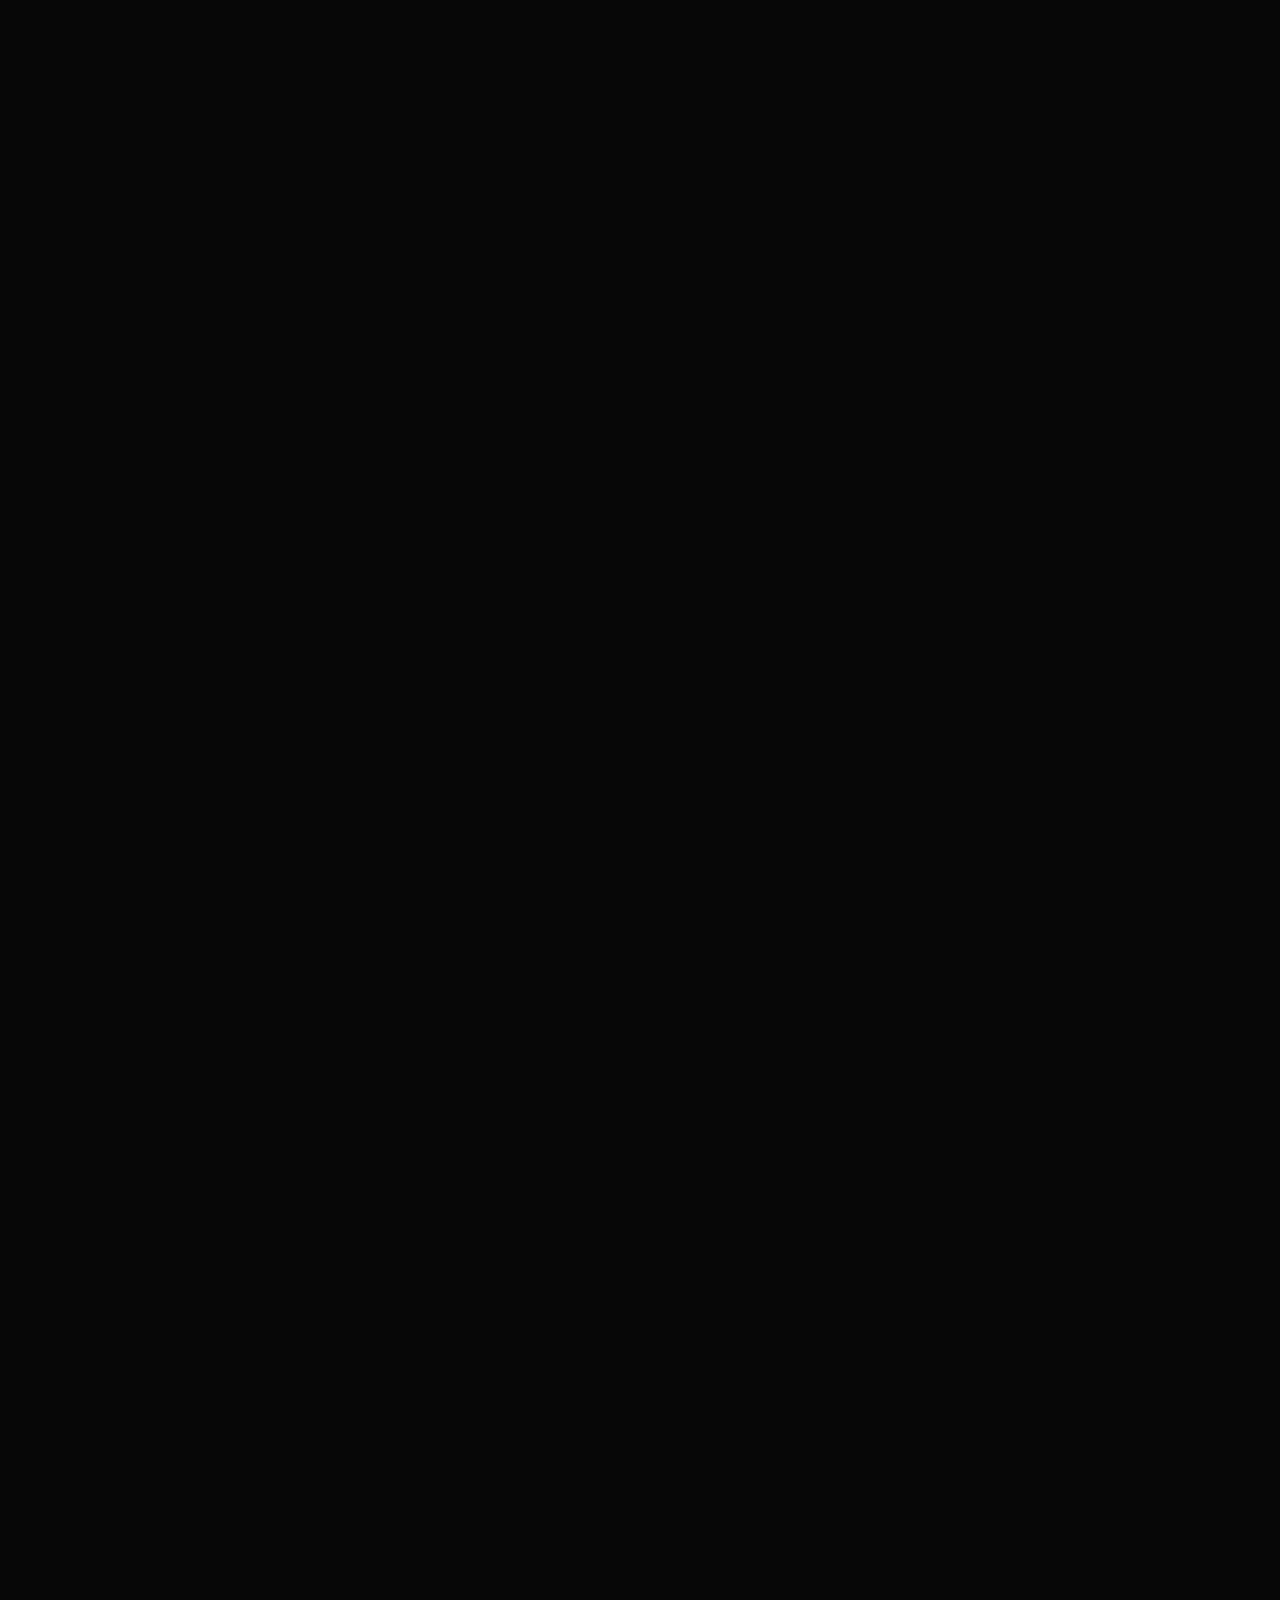
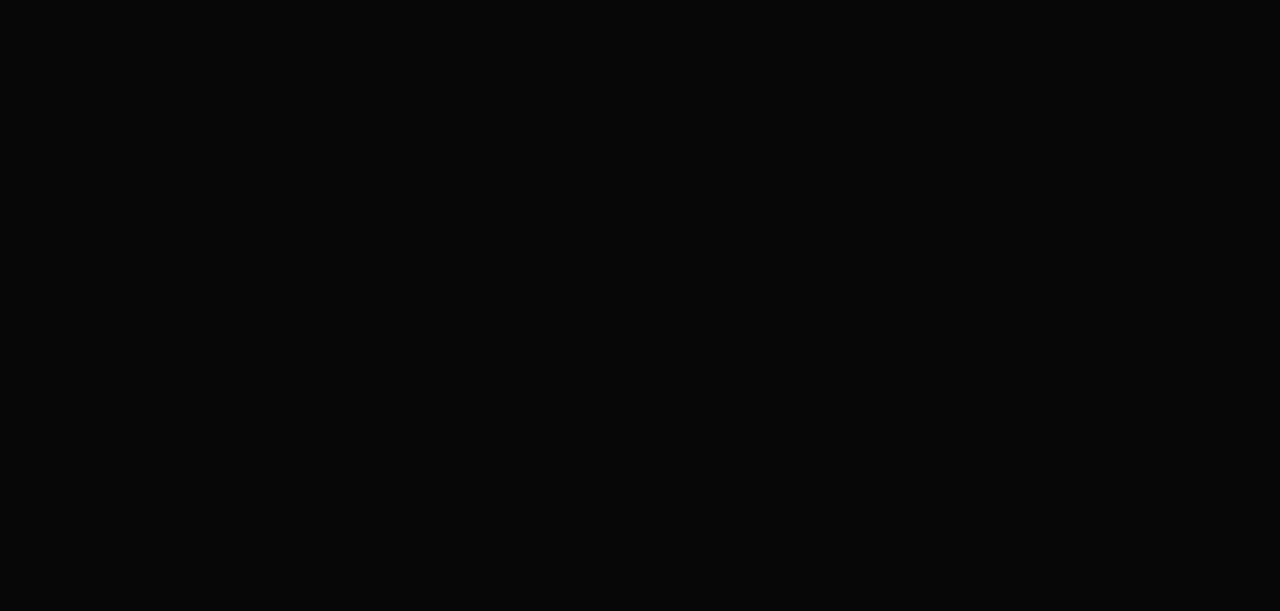
==== commit 8ae58997: "Update about.html" ====
--- a/about.html
+++ b/about.html
@@ -44,24 +44,6 @@
 </head>
 
 <body>
-    <!-- START PRELOADER AREA-->
-    <div class="preloader">
-        <svg viewbox="0 0 1000 1000" preserveaspectratio="none">
-            <path id="preloaderSvg" d="M0,1005S175,995,500,995s500,5,500,5V0H0Z"></path>
-        </svg>
-        <div class="preloader-heading">
-            <div class="load-text">
-                <span>L</span>
-                <span>o</span>
-                <span>a</span>
-                <span>d</span>
-                <span>i</span>
-                <span>n</span>
-                <span>g</span>
-            </div>
-        </div>
-    </div>
-    <!-- END PRELOADER AREA -->
     <!-- START MAGIC CURSOR AND BALL AREA-->
     <div id="magic-cursor">
         <div id="ball"></div>
@@ -104,7 +86,6 @@
                                     <li><a class="nav-link-click" href="index.html">Home</a></li>
                                     <li><a class="nav-link-click" href="about.html">about</a></li>
                                     <li><a class="nav-link-click" href="projects.html">Projects</a></li>
-                                    <li><a class="nav-link-click" href="blog.html">blog</a></li>
                                     <li><a class="nav-link-click" href="contact.html">Contact</a></li>
                                 </ul>
                             </div>
@@ -113,10 +94,8 @@
                     </div>
                     <div class="about-social text-center">
                         <ul>
-                            <li><a href=""><i class="ri-facebook-circle-fill"></i></a></li>
-                            <li><a href=""><i class="ri-twitter-x-line"></i></a></li>
+                            <li><a href=""><i class="ri-behance-fill"></i></a></li>
                             <li><a href=""><i class="ri-linkedin-fill"></i></a></li>
-                            <li><a href=""><i class="ri-github-line"></i></a></li>
                         </ul>
                     </div>
                 </div>
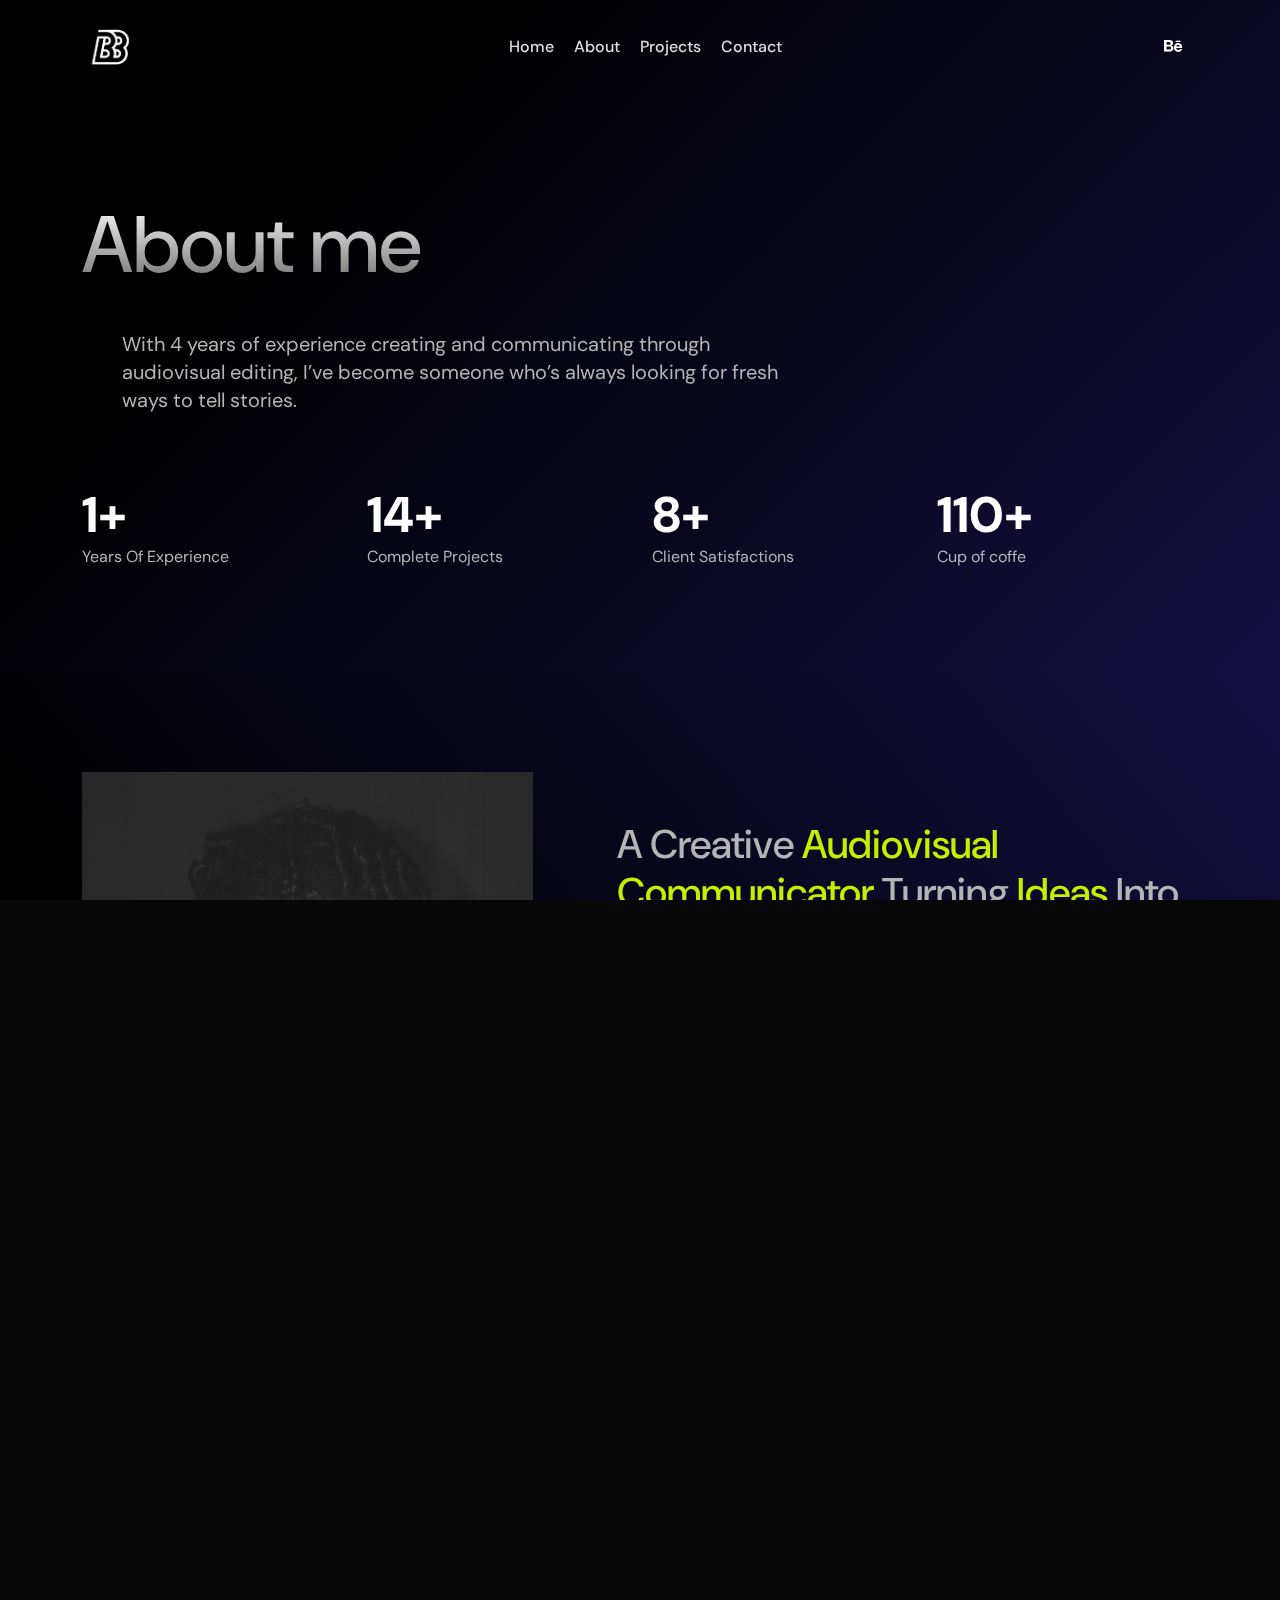
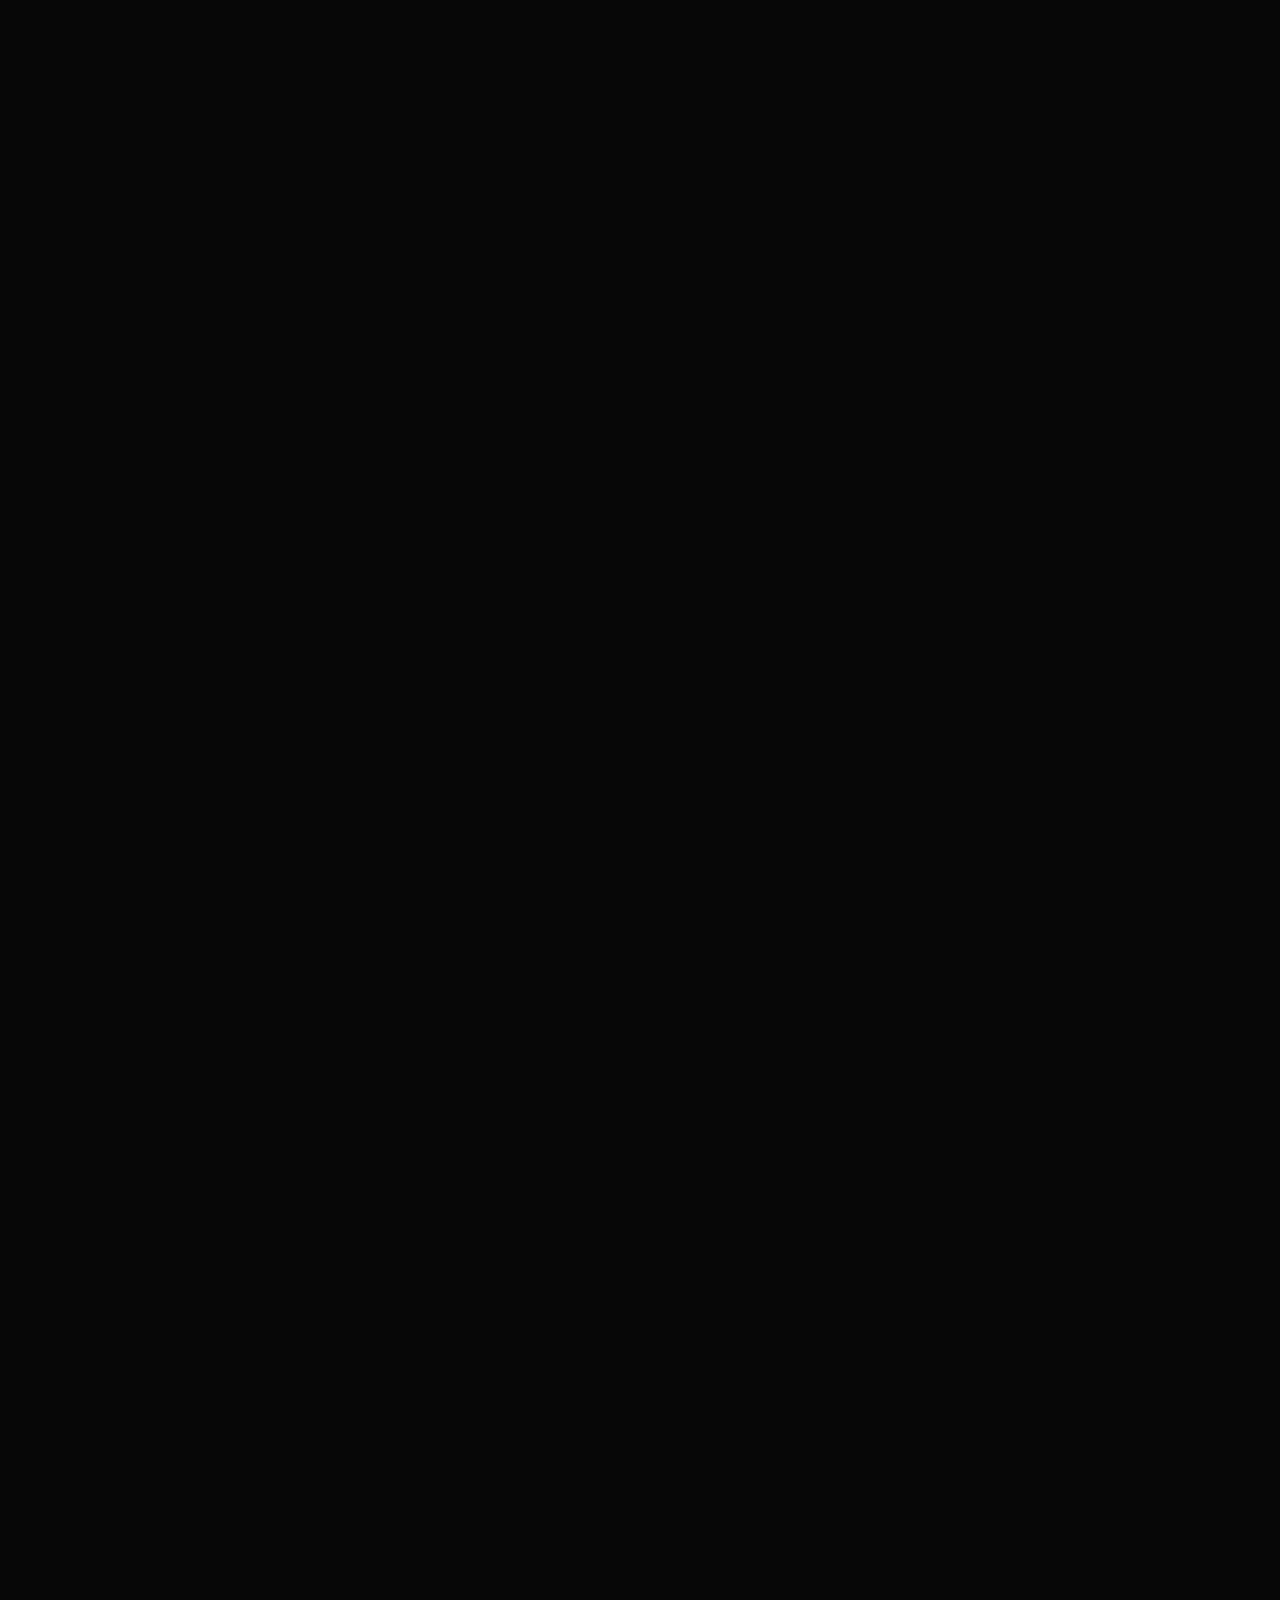
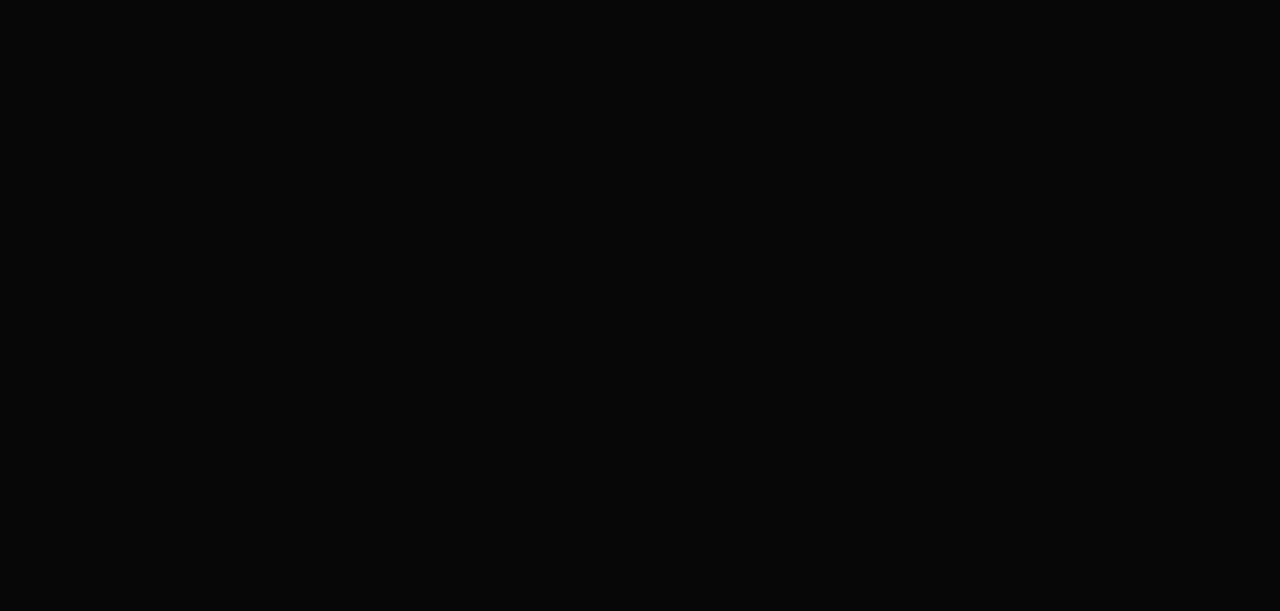
==== commit 7bc8203a: "Update about.html" ====
--- a/about.html
+++ b/about.html
@@ -94,8 +94,7 @@
                     </div>
                     <div class="about-social text-center">
                         <ul>
-                            <li><a href=""><i class="ri-behance-fill"></i></a></li>
-                            <li><a href=""><i class="ri-linkedin-fill"></i></a></li>
+                            <li><a href="https://www.behance.net/bradybenavides"><i class="ri-behance-fill"></i></a></li>
                         </ul>
                     </div>
                 </div>
